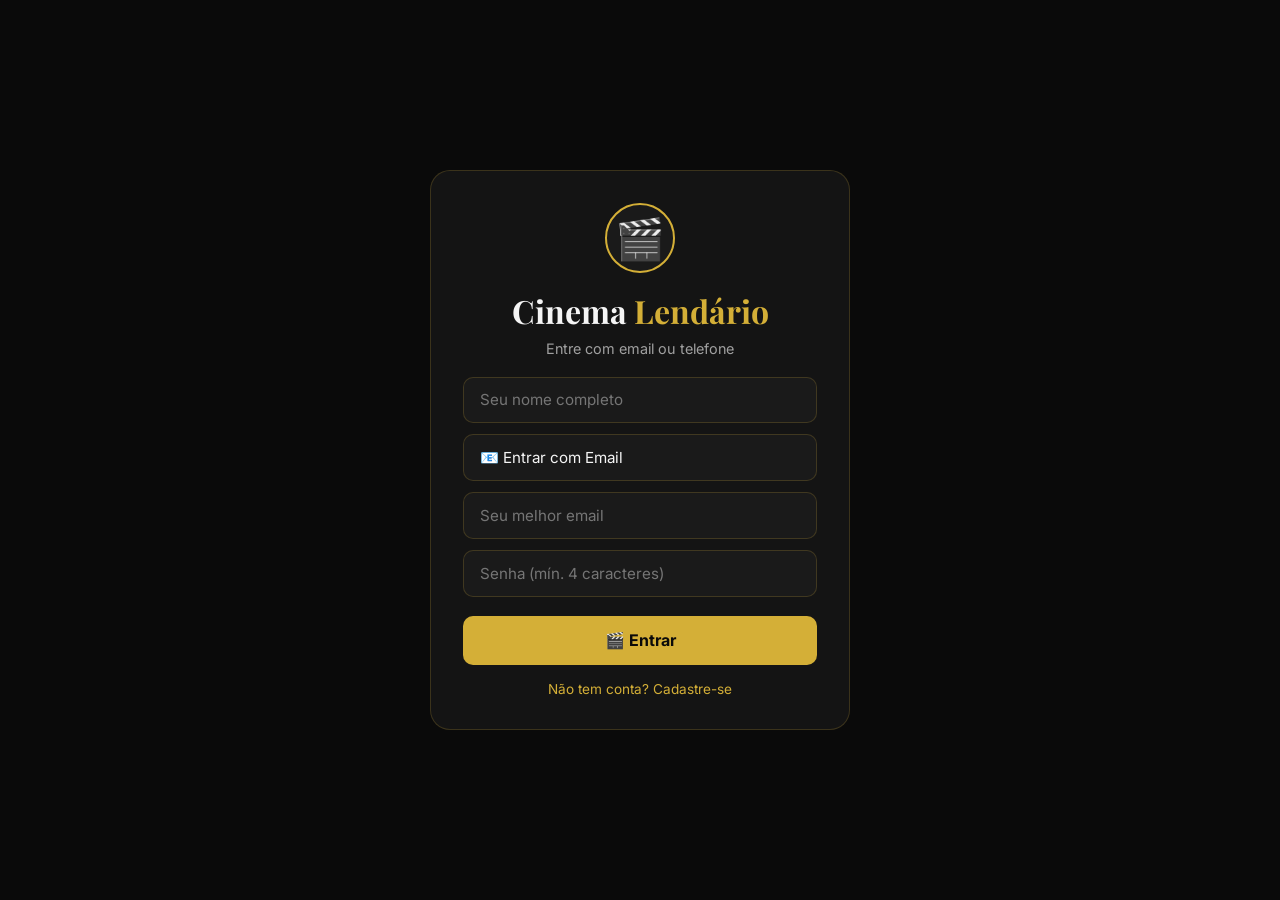
==== index.html @ fd1cd68f "sem init e -u" ====
<!DOCTYPE html>
<html lang="pt-BR">
<head>
    <meta charset="UTF-8">
    <meta name="viewport" content="width=device-width, initial-scale=1.0, maximum-scale=1.0, user-scalable=no">
    <meta name="apple-mobile-web-app-capable" content="yes">
    <meta name="mobile-web-app-capable" content="yes">
    <title>🎬 Cinema Lendário</title>
    <link rel="manifest" href="manifest.json">
    <meta name="theme-color" content="#0A0A0A">
    <link href="https://fonts.googleapis.com/css2?family=Playfair+Display:wght@400;700;900&family=Inter:wght@300;400;500;600;700&display=swap" rel="stylesheet">
    <style>
        :root {
            --bg: #0A0A0A; --surface: #141414; --elevated: #1A1A1A;
            --gold: #D4AF37; --gold-hover: #F4D03F; --red: #8B0000;
            --text: #F5F5F5; --text-dim: #A0A0A0; --border: rgba(212,175,55,0.2);
            --safe-bottom: env(safe-area-inset-bottom, 0px);
        }
        * { margin: 0; padding: 0; box-sizing: border-box; }
        body { 
            background: var(--bg); color: var(--text); font-family: 'Inter', sans-serif; 
            min-height: 100vh; min-height: 100dvh;
            -webkit-tap-highlight-color: transparent;
            padding-bottom: var(--safe-bottom);
        }
        .login-overlay { position: fixed; inset: 0; background: var(--bg); display: flex; align-items: center; justify-content: center; z-index: 10000; padding: 1rem; }
        .login-overlay.hidden { display: none; }
        .login-box { background: var(--surface); border: 1px solid var(--border); border-radius: 20px; padding: 2rem; width: 100%; max-width: 420px; text-align: center; max-height: 90vh; overflow-y: auto; }
        .login-box h1 { font-family: 'Playfair Display', serif; font-size: 2rem; margin-bottom: 0.5rem; }
        .login-box h1 span { color: var(--gold); }
        .login-box p { color: var(--text-dim); margin-bottom: 1.2rem; font-size: 0.9rem; }
        .login-input, .login-select { width: 100%; background: var(--elevated); border: 1px solid var(--border); color: var(--text); padding: 0.8rem 1rem; border-radius: 10px; font-family: 'Inter', sans-serif; font-size: 0.95rem; margin-bottom: 0.7rem; transition: all 0.3s; -webkit-appearance: none; }
        .login-input:focus, .login-select:focus { outline: none; border-color: var(--gold); }
        .login-select { cursor: pointer; }
        .login-btn { width: 100%; background: var(--gold); color: var(--bg); border: none; padding: 0.9rem; border-radius: 10px; font-weight: 700; font-size: 1rem; cursor: pointer; font-family: 'Inter', sans-serif; margin-top: 0.5rem; transition: all 0.3s; }
        .login-btn:hover { background: var(--gold-hover); }
        .login-link { color: var(--gold); cursor: pointer; font-size: 0.85rem; margin-top: 1rem; display: block; }
        .login-avatar { width: 70px; height: 70px; border-radius: 50%; background: var(--elevated); border: 2px solid var(--gold); margin: 0 auto 1rem; display: flex; align-items: center; justify-content: center; font-size: 2.5rem; }
        .phone-row { display: flex; gap: 0.5rem; }
        .phone-row .login-select { width: 120px; flex-shrink: 0; }
        .phone-row .login-input { flex: 1; }
        .main-header { background: rgba(10,10,10,0.95); backdrop-filter: blur(20px); -webkit-backdrop-filter: blur(20px); padding: 0.8rem 1rem; position: sticky; top: 0; z-index: 100; border-bottom: 1px solid var(--border); }
        .header-content { max-width: 1400px; margin: 0 auto; display: flex; align-items: center; justify-content: space-between; gap: 0.5rem; }
        .logo { font-family: 'Playfair Display', serif; font-size: clamp(1.2rem, 4vw, 1.8rem); font-weight: 900; cursor: pointer; white-space: nowrap; }
        .logo span { color: var(--gold); }
        .header-user { display: flex; align-items: center; gap: 0.5rem; cursor: pointer; }
        .header-avatar { width: 35px; height: 35px; border-radius: 50%; border: 2px solid var(--gold); }
        .header-username { color: var(--text-dim); font-size: 0.8rem; max-width: 80px; overflow: hidden; text-overflow: ellipsis; white-space: nowrap; }
        .bottom-nav { position: fixed; bottom: 0; left: 0; right: 0; background: rgba(10,10,10,0.98); backdrop-filter: blur(20px); border-top: 1px solid var(--border); z-index: 100; display: flex; justify-content: space-around; padding: 0.5rem 0 var(--safe-bottom); }
        .bottom-nav-btn { background: none; border: none; color: var(--text-dim); font-size: 0.7rem; cursor: pointer; text-align: center; padding: 0.3rem; transition: all 0.3s; display: flex; flex-direction: column; align-items: center; gap: 0.2rem; font-family: 'Inter', sans-serif; }
        .bottom-nav-btn.active { color: var(--gold); }
        .bottom-nav-btn span { font-size: 1.5rem; }
        .top-nav { display: none; gap: 0.3rem; flex-wrap: wrap; }
        @media (min-width: 768px) { .top-nav { display: flex; } }
        .top-nav-btn { background: transparent; border: 1px solid var(--border); color: var(--text-dim); padding: 0.4rem 0.8rem; border-radius: 8px; cursor: pointer; font-family: 'Inter', sans-serif; font-size: 0.8rem; transition: all 0.3s; white-space: nowrap; }
        .top-nav-btn:hover, .top-nav-btn.active { border-color: var(--gold); color: var(--gold); background: rgba(212,175,55,0.1); }
        .top-nav-btn.active { background: var(--gold); color: var(--bg); font-weight: 600; }
        .main-content { max-width: 1400px; margin: 0 auto; padding: 1rem; padding-bottom: calc(70px + var(--safe-bottom)); }
        @media (min-width: 768px) { .main-content { padding: 2rem; padding-bottom: 2rem; } }
        .view { display: none; animation: fadeIn 0.3s ease; }
        .view.active { display: block; }
        @keyframes fadeIn { from { opacity: 0; transform: translateY(10px); } to { opacity: 1; transform: translateY(0); } }
        .section-title { font-family: 'Playfair Display', serif; font-size: clamp(1.3rem, 5vw, 2rem); margin-bottom: 1rem; padding-left: 0.8rem; border-left: 4px solid var(--gold); }
        .categories-scroll { display: flex; gap: 0.4rem; overflow-x: auto; padding-bottom: 0.5rem; margin-bottom: 1rem; -webkit-overflow-scrolling: touch; scrollbar-width: none; }
        .categories-scroll::-webkit-scrollbar { display: none; }
        .category-chip { background: var(--surface); border: 1px solid var(--border); color: var(--text-dim); padding: 0.4rem 0.9rem; border-radius: 20px; cursor: pointer; font-size: 0.8rem; white-space: nowrap; transition: all 0.3s; flex-shrink: 0; }
        .category-chip:active, .category-chip.active { background: var(--gold); color: var(--bg); border-color: var(--gold); font-weight: 600; }
        .content-grid { display: grid; grid-template-columns: repeat(auto-fill, minmax(150px, 1fr)); gap: 0.8rem; }
        @media (min-width: 768px) { .content-grid { grid-template-columns: repeat(auto-fill, minmax(180px, 1fr)); gap: 1.2rem; } }
        @media (min-width: 1024px) { .content-grid { grid-template-columns: repeat(auto-fill, minmax(200px, 1fr)); gap: 1.5rem; } }
        .content-card { background: var(--surface); border-radius: 10px; overflow: hidden; transition: all 0.3s; border: 1px solid rgba(212,175,55,0.1); position: relative; }
        .content-card:active { transform: scale(0.97); }
        .content-card img { width: 100%; aspect-ratio: 2/3; object-fit: cover; cursor: pointer; display: block; }
        .card-info { padding: 0.6rem; }
        .card-info h3 { font-size: 0.8rem; font-weight: 600; margin-bottom: 0.3rem; cursor: pointer; display: -webkit-box; -webkit-line-clamp: 2; -webkit-box-orient: vertical; overflow: hidden; }
        .card-meta { display: flex; justify-content: space-between; align-items: center; color: var(--text-dim); font-size: 0.7rem; }
        .rating-badge { background: var(--gold); color: var(--bg); padding: 0.15rem 0.4rem; border-radius: 3px; font-weight: 700; font-size: 0.7rem; }
        .type-badge { position: absolute; top: 6px; left: 6px; padding: 0.2rem 0.5rem; border-radius: 12px; font-size: 0.6rem; font-weight: 700; z-index: 2; }
        .badge-movie { background: #2196F3; color: #FFF; }
        .badge-series { background: #9C27B0; color: #FFF; }
        .card-actions { display: grid; grid-template-columns: 1fr 1fr; gap: 0.2rem; padding: 0 0.6rem 0.6rem; }
        .btn-card { padding: 0.35rem; border: none; border-radius: 5px; cursor: pointer; font-size: 0.6rem; font-weight: 600; text-align: center; font-family: 'Inter', sans-serif; transition: all 0.2s; }
        .btn-card:active { transform: scale(0.95); }
        .btn-play { background: #E50914; color: #FFF; }
        .btn-trailer { background: #FF6600; color: #FFF; }
        .btn-download { background: #4CAF50; color: #FFF; }
        .btn-list { background: #2196F3; color: #FFF; }
        .modal { display: none; position: fixed; inset: 0; background: rgba(0,0,0,0.97); z-index: 1000; overflow-y: auto; -webkit-overflow-scrolling: touch; }
        .modal.active { display: block; }
        .modal-content { max-width: 900px; margin: 0 auto; background: var(--surface); border: 1px solid var(--border); border-radius: 16px; padding: 1.2rem; position: relative; min-height: 100vh; }
        @media (min-width: 768px) { .modal-content { margin: 2rem auto; min-height: auto; border-radius: 16px; padding: 2rem; } }
        .modal-close { position: sticky; top: 0.5rem; float: right; font-size: 1.8rem; color: var(--text-dim); cursor: pointer; background: var(--surface); border: none; z-index: 10; width: 40px; height: 40px; border-radius: 50%; display: flex; align-items: center; justify-content: center; }
        .modal-close:active { background: rgba(212,175,55,0.2); }
        .video-container { position: relative; padding-bottom: 56.25%; height: 0; overflow: hidden; border-radius: 10px; margin: 0.8rem 0; background: #000; }
        .video-container video { position: absolute; inset: 0; width: 100%; height: 100%; border-radius: 10px; }
        .season-scroll { display: flex; gap: 0.3rem; overflow-x: auto; padding: 0.5rem 0; -webkit-overflow-scrolling: touch; scrollbar-width: none; }
        .season-scroll::-webkit-scrollbar { display: none; }
        .season-chip { padding: 0.4rem 0.8rem; background: var(--elevated); border: 1px solid var(--border); border-radius: 16px; cursor: pointer; font-size: 0.8rem; white-space: nowrap; flex-shrink: 0; transition: all 0.3s; }
        .season-chip:active, .season-chip.active { background: #9C27B0; color: #FFF; border-color: #9C27B0; }
        .episode-item { display: flex; flex-direction: column; gap: 0.3rem; padding: 0.8rem; margin-bottom: 0.5rem; background: var(--elevated); border-radius: 8px; }
        @media (min-width: 768px) { .episode-item { flex-direction: row; justify-content: space-between; align-items: center; } }
        .episode-buttons { display: flex; gap: 0.3rem; }
        .btn { padding: 0.5rem 1rem; border-radius: 8px; cursor: pointer; font-weight: 600; font-family: 'Inter', sans-serif; transition: all 0.3s; border: none; font-size: 0.8rem; margin: 0.2rem; }
        .btn:active { transform: scale(0.95); }
        .btn-gold { background: var(--gold); color: var(--bg); }
        .btn-red { background: #E50914; color: #FFF; }
        .btn-green { background: #4CAF50; color: #FFF; }
        .btn-blue { background: #2196F3; color: #FFF; }
        .btn-orange { background: #FF6600; color: #FFF; }
        .list-section { background: var(--surface); border: 1px solid var(--border); border-radius: 12px; padding: 1rem; margin-bottom: 1rem; }
        .list-section h3 { margin-bottom: 0.8rem; color: var(--gold); font-family: 'Playfair Display', serif; font-size: 1.1rem; }
        .list-item { display: flex; justify-content: space-between; align-items: center; padding: 0.7rem; margin-bottom: 0.4rem; background: var(--elevated); border-radius: 8px; flex-wrap: wrap; gap: 0.5rem; }
        .cast-grid { display: grid; grid-template-columns: repeat(auto-fill, minmax(70px, 1fr)); gap: 0.5rem; margin-top: 0.8rem; }
        @media (min-width: 768px) { .cast-grid { grid-template-columns: repeat(auto-fill, minmax(100px, 1fr)); gap: 1rem; } }
        .cast-card { text-align: center; }
        .cast-card img { width: 50px; height: 50px; border-radius: 50%; object-fit: cover; border: 2px solid var(--border); }
        @media (min-width: 768px) { .cast-card img { width: 70px; height: 70px; } }
        .cast-card p { font-size: 0.7rem; margin-top: 0.2rem; color: var(--text-dim); }
        .cast-card strong { color: var(--text); display: block; font-size: 0.75rem; }
        .search-container { display: flex; gap: 0.3rem; margin-bottom: 1rem; }
        .search-input { flex: 1; background: var(--surface); border: 1px solid var(--border); color: var(--text); padding: 0.7rem 1rem; border-radius: 10px; font-family: 'Inter', sans-serif; font-size: 0.9rem; -webkit-appearance: none; }
        .search-input:focus { outline: none; border-color: var(--gold); }
        .search-btn { background: var(--gold); color: var(--bg); border: none; padding: 0.7rem 1rem; border-radius: 10px; cursor: pointer; font-weight: 600; font-size: 0.9rem; }
        .empty-state { text-align: center; padding: 2rem 1rem; color: var(--text-dim); }
        .hide-mobile { display: none; }
        @media (min-width: 768px) { .hide-mobile { display: inline; } .hide-desktop { display: none; } }
        .detail-grid { display: block; }
        @media (min-width: 768px) { .detail-grid { display: grid; grid-template-columns: 220px 1fr; gap: 2rem; } }
        .detail-poster { width: 140px; border-radius: 10px; margin: 0 auto 1rem; display: block; }
        @media (min-width: 768px) { .detail-poster { width: 100%; margin: 0; } }
    </style>
</head>
<body>
    <!-- LOGIN -->
    <div class="login-overlay" id="loginOverlay">
        <div class="login-box" id="loginBox">
            <div class="login-avatar">🎬</div>
            <h1>Cinema <span>Lendário</span></h1>
            <p id="loginMessage">Entre com email ou telefone</p>
            <form id="loginForm" onsubmit="handleLogin(event)">
                <input type="text" class="login-input" id="loginName" placeholder="Seu nome completo" required autocomplete="name">
                <select class="login-select" id="loginMethod" onchange="toggleLoginMethod()">
                    <option value="email">📧 Entrar com Email</option>
                    <option value="phone">📱 Entrar com Telefone</option>
                </select>
                <div id="emailField"><input type="email" class="login-input" id="loginEmail" placeholder="Seu melhor email" autocomplete="email"></div>
                <div id="phoneField" style="display:none;">
                    <div class="phone-row">
                        <select class="login-select" id="countryCode">
                            <option value="+258" data-country="MZ" data-flag="🇲🇿">🇲🇿 +258</option>
                            <option value="+55" data-country="BR" data-flag="🇧🇷">🇧🇷 +55</option>
                            <option value="+351" data-country="PT" data-flag="🇵🇹">🇵🇹 +351</option>
                            <option value="+244" data-country="AO" data-flag="🇦🇴">🇦🇴 +244</option>
                            <option value="+1" data-country="US" data-flag="🇺🇸">🇺🇸 +1</option>
                            <option value="+44" data-country="GB" data-flag="🇬🇧">🇬🇧 +44</option>
                            <option value="+27" data-country="ZA" data-flag="🇿🇦">🇿🇦 +27</option>
                            <option value="+86" data-country="CN" data-flag="🇨🇳">🇨🇳 +86</option>
                            <option value="+91" data-country="IN" data-flag="🇮🇳">🇮🇳 +91</option>
                            <option value="+81" data-country="JP" data-flag="🇯🇵">🇯🇵 +81</option>
                            <option value="+49" data-country="DE" data-flag="🇩🇪">🇩🇪 +49</option>
                            <option value="+33" data-country="FR" data-flag="🇫🇷">🇫🇷 +33</option>
                            <option value="+39" data-country="IT" data-flag="🇮🇹">🇮🇹 +39</option>
                            <option value="+34" data-country="ES" data-flag="🇪🇸">🇪🇸 +34</option>
                            <option value="+52" data-country="MX" data-flag="🇲🇽">🇲🇽 +52</option>
                            <option value="+54" data-country="AR" data-flag="🇦🇷">🇦🇷 +54</option>
                            <option value="+56" data-country="CL" data-flag="🇨🇱">🇨🇱 +56</option>
                            <option value="+57" data-country="CO" data-flag="🇨🇴">🇨🇴 +57</option>
                            <option value="+51" data-country="PE" data-flag="🇵🇪">🇵🇪 +51</option>
                        </select>
                        <input type="tel" class="login-input" id="loginPhone" placeholder="Número de telefone">
                    </div>
                </div>
                <input type="password" class="login-input" id="loginPassword" placeholder="Senha (mín. 4 caracteres)" required minlength="4" autocomplete="current-password">
                <button type="submit" class="login-btn" id="loginSubmitBtn">🎬 Entrar</button>
            </form>
            <span class="login-link" onclick="toggleLoginMode()" id="toggleMode">Não tem conta? Cadastre-se</span>
        </div>
    </div>

    <!-- HEADER -->
    <header class="main-header">
        <div class="header-content">
            <h1 class="logo" onclick="navigateTo('movies')">🎬 Cinema <span>Lendário</span></h1>
            <div class="top-nav">
                <button class="top-nav-btn active" onclick="navigateTo('movies')">🎬 Filmes</button>
                <button class="top-nav-btn" onclick="navigateTo('series')">📺 Séries</button>
                <button class="top-nav-btn" onclick="navigateTo('explore')">🔍 Explorar</button>
                <button class="top-nav-btn" onclick="navigateTo('lists')">📋 Listas</button>
                <button class="top-nav-btn" onclick="navigateTo('downloads')">⬇️ Downloads</button>
            </div>
            <div class="header-user" onclick="logout()" title="Sair">
                <img class="header-avatar" id="headerAvatar" src="data:image/svg+xml,%3Csvg xmlns='http://www.w3.org/2000/svg' width='35' height='35' fill='%23141414'%3E%3Ccircle cx='17' cy='17' r='17'/%3E%3Ctext x='17' y='22' text-anchor='middle' fill='%23D4AF37' font-size='16'%3E🎬%3C/text%3E%3C/svg%3E" alt="User">
                <span class="header-username hide-mobile" id="headerUsername">Usuário</span>
            </div>
        </div>
    </header>

    <!-- MAIN -->
    <main class="main-content">
        <section id="moviesView" class="view active"><h2 class="section-title">🎬 Catálogo de Filmes</h2><div class="categories-scroll" id="categoriesScroll"></div><div class="content-grid" id="moviesGrid"></div></section>
        <section id="seriesView" class="view"><h2 class="section-title">📺 Catálogo de Séries</h2><div class="content-grid" id="seriesGrid"></div></section>
        <section id="exploreView" class="view"><h2 class="section-title">🔍 Explorar Catálogo</h2><div class="search-container"><input type="text" class="search-input" id="searchInput" placeholder="Buscar no nosso catálogo..." onkeyup="if(event.key==='Enter') searchLocal()"><button class="search-btn" onclick="searchLocal()">🔍</button></div><div class="content-grid" id="exploreGrid"><p class="empty-state">Busque filmes no catálogo do Cinema Lendário</p></div></section>
        <section id="listsView" class="view"><h2 class="section-title">📋 Minhas Listas</h2><div class="list-section"><h3>🎯 Quero Assistir</h3><div id="watchlistContent"></div></div><div class="list-section"><h3>🎭 Drama</h3><div id="dramaContent"></div></div><div class="list-section"><h3>😂 Comédia</h3><div id="comedyContent"></div></div><div class="list-section"><h3>🚀 Ficção Científica</h3><div id="scifiContent"></div></div><div class="list-section"><h3>👻 Terror</h3><div id="horrorContent"></div></div><div class="list-section"><h3>💥 Ação</h3><div id="actionContent"></div></div><div class="list-section"><h3>💕 Romance</h3><div id="romanceContent"></div></div><div class="list-section"><h3>📺 Séries</h3><div id="seriesListContent"></div></div></section>
        <section id="downloadsView" class="view"><h2 class="section-title">⬇️ Meus Downloads</h2><div id="downloadsContent"><p class="empty-state">Nenhum download ainda</p></div></section>
    </main>

    <!-- BOTTOM NAV -->
    <nav class="bottom-nav hide-desktop">
        <button class="bottom-nav-btn active" onclick="navigateTo('movies')"><span>🎬</span>Filmes</button>
        <button class="bottom-nav-btn" onclick="navigateTo('series')"><span>📺</span>Séries</button>
        <button class="bottom-nav-btn" onclick="navigateTo('explore')"><span>🔍</span>Explorar</button>
        <button class="bottom-nav-btn" onclick="navigateTo('lists')"><span>📋</span>Listas</button>
        <button class="bottom-nav-btn" onclick="navigateTo('downloads')"><span>⬇️</span>Down</button>
    </nav>

    <!-- MODAL -->
    <div class="modal" id="mainModal"><div class="modal-content"><button class="modal-close" onclick="closeModal()">✕</button><div id="modalContent"></div></div></div>
    
    <!-- parte 2 -->

    <script>
// ============================================
// CONFIGURAÇÃO
// ============================================
const API_KEY = '352d9955ac54be0e494fca37b4819247';
const BASE_URL = 'https://api.themoviedb.org/3';
const IMG_URL = 'https://image.tmdb.org/t/p/w500';
const IMG_ORIGINAL = 'https://image.tmdb.org/t/p/original';

// Links de vídeos do Supabase

// Função para pegar vídeo de assistir rotativo
function getAssistirVideo(index) {
    return SUPABASE_VIDEOS.assistir[index % SUPABASE_VIDEOS.assistir.length];
}

// ============================================
// LOGIN SYSTEM
// ============================================
let currentUser = null;
let loginMode = 'login';

function checkLogin() {
    const saved = localStorage.getItem('cinema_user');
    if (saved) {
        currentUser = JSON.parse(saved);
        document.getElementById('loginOverlay').classList.add('hidden');
        updateHeaderUser();
        return true;
    }
    document.getElementById('loginOverlay').classList.remove('hidden');
    return false;
}

function toggleLoginMethod() {
    const method = document.getElementById('loginMethod').value;
    document.getElementById('emailField').style.display = method === 'email' ? 'block' : 'none';
    document.getElementById('phoneField').style.display = method === 'phone' ? 'block' : 'none';
}

function toggleLoginMode() {
    loginMode = loginMode === 'login' ? 'register' : 'login';
    document.getElementById('loginMessage').textContent = loginMode === 'register' ? 'Crie sua conta gratuitamente' : 'Entre com email ou telefone';
    document.getElementById('loginSubmitBtn').textContent = loginMode === 'register' ? '✨ Cadastrar' : '🎬 Entrar';
    document.getElementById('toggleMode').textContent = loginMode === 'register' ? 'Já tem conta? Entrar' : 'Não tem conta? Cadastre-se';
}

function handleLogin(e) {
    e.preventDefault();
    const name = document.getElementById('loginName').value.trim();
    const method = document.getElementById('loginMethod').value;
    const password = document.getElementById('loginPassword').value;
    
    let contact = '';
    if (method === 'email') {
        contact = document.getElementById('loginEmail').value.trim();
        if (!contact) { alert('Preencha o email!'); return; }
    } else {
        const code = document.getElementById('countryCode').value;
        const phone = document.getElementById('loginPhone').value.trim();
        if (!phone) { alert('Preencha o telefone!'); return; }
        contact = code + phone;
    }
    
    if (!name || !password) { alert('Preencha todos os campos!'); return; }
    if (password.length < 4) { alert('Senha deve ter pelo menos 4 caracteres!'); return; }
    
    // Verificar se já existe (para login)
    if (loginMode === 'login') {
        const saved = localStorage.getItem('cinema_user');
        if (saved) {
            const user = JSON.parse(saved);
            if (user.contact === contact && user.password === password) {
                currentUser = user;
                document.getElementById('loginOverlay').classList.add('hidden');
                updateHeaderUser();
                alert(`✅ Bem-vindo de volta, ${user.name}!`);
                return;
            }
            alert('❌ Dados incorretos! Verifique seu email/telefone e senha.');
            return;
        }
        alert('❌ Nenhuma conta encontrada. Cadastre-se primeiro!');
        return;
    }
    
    // Cadastro
    const saved = localStorage.getItem('cinema_user');
    if (saved) {
        const existing = JSON.parse(saved);
        if (existing.contact === contact) {
            alert('❌ Este email/telefone já está cadastrado!');
            return;
        }
    }
    
    currentUser = {
        name,
        contact,
        method,
        password,
        avatar: name.charAt(0).toUpperCase(),
        createdAt: new Date().toISOString()
    };
    
    localStorage.setItem('cinema_user', JSON.stringify(currentUser));
    document.getElementById('loginOverlay').classList.add('hidden');
    updateHeaderUser();
    alert(`✅ Conta criada com sucesso!\n\nBem-vindo(a), ${name}!`);
}

function logout() {
    if (confirm('Deseja sair da sua conta?')) {
        currentUser = null;
        localStorage.removeItem('cinema_user');
        document.getElementById('loginOverlay').classList.remove('hidden');
        document.getElementById('loginName').value = '';
        document.getElementById('loginEmail').value = '';
        document.getElementById('loginPhone').value = '';
        document.getElementById('loginPassword').value = '';
    }
}

function updateHeaderUser() {
    if (currentUser) {
        document.getElementById('headerUsername').textContent = currentUser.name;
        document.getElementById('headerAvatar').src = `data:image/svg+xml,%3Csvg xmlns='http://www.w3.org/2000/svg' width='35' height='35' fill='%23141414'%3E%3Ccircle cx='17' cy='17' r='17'/%3E%3Ctext x='17' y='22' text-anchor='middle' fill='%23D4AF37' font-size='16'%3E${currentUser.avatar}%3C/text%3E%3C/svg%3E`;
    }
}

// ============================================
// BANCO DE DADOS DE FILMES
// ============================================
const moviesDB = {
    'Ação': [
        { id: 1, title: 'O Cavaleiro das Trevas', year: 2008, rating: 9.0, poster: '/qJ2tW6WMUDux911BytEMqTzQwZ9.jpg', desc: 'Batman enfrenta o Coringa, um gênio do crime que mergulha Gotham City no caos. Com a ajuda do Tenente Gordon e do promotor Harvey Dent, Batman precisa deter o palhaço psicótico antes que a cidade entre em colapso total.', director: 'Christopher Nolan', cast: ['Christian Bale', 'Heath Ledger', 'Aaron Eckhart', 'Gary Oldman', 'Michael Caine', 'Morgan Freeman'], videoIdx: 0, genre: 'Ação', tmdbId: 155 },
        { id: 2, title: 'Matrix', year: 1999, rating: 8.7, poster: '/f89U3ADr1oiB1s9GkdPOEpXUk5H.jpg', desc: 'Um programador de computador descobre que o mundo em que vive é uma simulação virtual criada por máquinas inteligentes. Ele se junta a um grupo de rebeldes para libertar a humanidade.', director: 'Lana Wachowski, Lilly Wachowski', cast: ['Keanu Reeves', 'Laurence Fishburne', 'Carrie-Anne Moss', 'Hugo Weaving'], videoIdx: 1, genre: 'Ação', tmdbId: 603 },
        { id: 3, title: 'John Wick', year: 2014, rating: 7.4, poster: '/fZPSd91yGE9fCcCe6OoQr6E3Bev.jpg', desc: 'Um ex-assassino de aluguel sai da aposentadoria quando um grupo de criminosos invade sua casa, rouba seu carro e mata seu cachorro, um presente de sua falecida esposa.', director: 'Chad Stahelski', cast: ['Keanu Reeves', 'Michael Nyqvist', 'Alfie Allen', 'Willem Dafoe'], videoIdx: 2, genre: 'Ação', tmdbId: 245891 },
        { id: 4, title: 'Duro de Matar', year: 1988, rating: 7.8, poster: '/yFihWxQcmqcaBR31QM6Y8gT6aYV.jpg', desc: 'O policial de Nova York John McClane visita sua esposa em Los Angeles durante o Natal. Quando um grupo de terroristas toma o controle do prédio, ele se torna a única esperança dos reféns.', director: 'John McTiernan', cast: ['Bruce Willis', 'Alan Rickman', 'Bonnie Bedelia'], videoIdx: 3, genre: 'Ação', tmdbId: 562 },
        { id: 5, title: 'Gladiador', year: 2000, rating: 8.5, poster: '/ty8TGRuvJLPUmAR1H1nRIsgwvim.jpg', desc: 'Um general romano é traído pelo filho do imperador, vê sua família morta e é vendido como escravo. Como gladiador, ele busca vingança no Coliseu de Roma.', director: 'Ridley Scott', cast: ['Russell Crowe', 'Joaquin Phoenix', 'Connie Nielsen', 'Oliver Reed'], videoIdx: 4, genre: 'Ação', tmdbId: 98 }
    ],
    'Drama': [
        { id: 6, title: 'O Poderoso Chefão', year: 1972, rating: 9.2, poster: '/3bhkrj58Vtu7enYsRolD1fZdja1.jpg', desc: 'A saga da família Corleone no submundo do crime organizado. Don Vito Corleone, o patriarca, precisa passar seu legado para seu filho relutante, Michael, após uma tentativa de assassinato.', director: 'Francis Ford Coppola', cast: ['Marlon Brando', 'Al Pacino', 'James Caan', 'Robert Duvall'], videoIdx: 0, genre: 'Drama', tmdbId: 238 },
        { id: 7, title: 'Parasita', year: 2019, rating: 8.5, poster: '/igw938inb6Fy0YVcoIxmQ7HJwYi.jpg', desc: 'Uma família pobre se infiltra na vida de uma família rica, conseguindo empregos como tutores, motoristas e governantas. Mas as coisas tomam um rumo inesperado e sombrio.', director: 'Bong Joon-ho', cast: ['Song Kang-ho', 'Lee Sun-kyun', 'Cho Yeo-jeong', 'Choi Woo-shik'], videoIdx: 1, genre: 'Drama', tmdbId: 496243 },
        { id: 8, title: 'Pulp Fiction', year: 1994, rating: 8.9, poster: '/plnlrtBUULT0rh3Xsjmpubiso3L.jpg', desc: 'Várias histórias se entrelaçam no submundo criminal de Los Angeles: dois assassinos, um boxeador, uma esposa de mafioso e um casal assaltando um restaurante.', director: 'Quentin Tarantino', cast: ['John Travolta', 'Samuel L. Jackson', 'Uma Thurman', 'Bruce Willis'], videoIdx: 2, genre: 'Drama', tmdbId: 680 },
        { id: 9, title: 'Forrest Gump', year: 1994, rating: 8.8, poster: '/arw2vcBveWOVZr6pxd9XTd1TdQa.jpg', desc: 'A vida extraordinária de um homem simples do Alabama que testemunha e influencia momentos históricos dos EUA, sempre correndo em busca de seu amor, Jenny.', director: 'Robert Zemeckis', cast: ['Tom Hanks', 'Robin Wright', 'Gary Sinise', 'Sally Field'], videoIdx: 3, genre: 'Drama', tmdbId: 13 },
        { id: 10, title: 'Clube da Luta', year: 1999, rating: 8.8, poster: '/pB8BM7pdSp6B6Ih7QZ4DrQ3PmJK.jpg', desc: 'Um homem insone e um vendedor de sabão criam um clube secreto de luta que se transforma em um movimento anarquista, revelando uma surpreendente verdade sobre suas identidades.', director: 'David Fincher', cast: ['Brad Pitt', 'Edward Norton', 'Helena Bonham Carter', 'Jared Leto'], videoIdx: 4, genre: 'Drama', tmdbId: 550 }
    ],
    'Comédia': [
        { id: 11, title: 'Se Beber, Não Case!', year: 2009, rating: 7.7, poster: '/8aKcKTqMcFgQ2m9qYgPQZg5JvLb.jpg', desc: 'Três amigos acordam após uma despedida de solteiro em Las Vegas sem lembrar de nada. O noivo desapareceu e eles precisam refazer seus passos para encontrá-lo antes do casamento.', director: 'Todd Phillips', cast: ['Bradley Cooper', 'Ed Helms', 'Zach Galifianakis', 'Justin Bartha'], videoIdx: 0, genre: 'Comédia', tmdbId: 18785 },
        { id: 12, title: 'Superbad', year: 2007, rating: 7.6, poster: '/ek8e8txUy9DkFcFmJmN8KFJKoL8.jpg', desc: 'Dois adolescentes inseparáveis tentam comprar bebida para uma festa antes do último dia de aula, enfrentando situações hilárias e policiais atrapalhados.', director: 'Greg Mottola', cast: ['Jonah Hill', 'Michael Cera', 'Christopher Mintz-Plasse', 'Emma Stone'], videoIdx: 1, genre: 'Comédia', tmdbId: 8363 },
        { id: 13, title: 'Debi & Lóide', year: 1994, rating: 7.3, poster: '/b8i2mN6x1hbcQqO4pBAagakpFGP.jpg', desc: 'Dois amigos atrapalhados cruzam os Estados Unidos para devolver uma mala esquecida, sem saber que dentro dela há dinheiro de um resgate.', director: 'Peter Farrelly', cast: ['Jim Carrey', 'Jeff Daniels', 'Lauren Holly'], videoIdx: 2, genre: 'Comédia', tmdbId: 8467 }
    ],
    'Ficção Científica': [
        { id: 14, title: 'Interestelar', year: 2014, rating: 8.6, poster: '/nCbkOyOMTEwlEV0LtCOvCnwEONA.jpg', desc: 'Num futuro onde a Terra está morrendo, um grupo de astronautas viaja através de um buraco de minhoca em busca de um novo planeta habitável para salvar a humanidade.', director: 'Christopher Nolan', cast: ['Matthew McConaughey', 'Anne Hathaway', 'Jessica Chastain', 'Michael Caine'], videoIdx: 3, genre: 'Ficção Científica', tmdbId: 157336 },
        { id: 15, title: 'Blade Runner 2049', year: 2017, rating: 8.0, poster: '/gajva2L0rPYkEWjzgFlBXCAVBE5.jpg', desc: 'Trinta anos após os eventos do primeiro filme, um novo blade runner descobre um segredo enterrado há décadas que pode mergulhar a sociedade no caos.', director: 'Denis Villeneuve', cast: ['Ryan Gosling', 'Harrison Ford', 'Ana de Armas', 'Jared Leto'], videoIdx: 4, genre: 'Ficção Científica', tmdbId: 335984 },
        { id: 16, title: 'A Chegada', year: 2016, rating: 7.9, poster: '/hLudzvGfpiYJlF1QzArWbJbQVkS.jpg', desc: 'Quando misteriosas naves alienígenas pousam na Terra, uma linguista é recrutada para decifrar sua linguagem e descobrir suas verdadeiras intenções antes que seja tarde.', director: 'Denis Villeneuve', cast: ['Amy Adams', 'Jeremy Renner', 'Forest Whitaker'], videoIdx: 0, genre: 'Ficção Científica', tmdbId: 329865 }
    ],
    'Terror': [
        { id: 17, title: 'O Exorcista', year: 1973, rating: 8.1, poster: '/4ucLGcXVVSpl4hzv4GmZ2CXJFQ3.jpg', desc: 'Uma menina de 12 anos começa a apresentar comportamentos estranhos e violentos. Sua mãe, desesperada, busca a ajuda de dois padres para realizar um exorcismo.', director: 'William Friedkin', cast: ['Ellen Burstyn', 'Max von Sydow', 'Linda Blair', 'Jason Miller'], videoIdx: 1, genre: 'Terror', tmdbId: 9552 },
        { id: 18, title: 'Invocação do Mal', year: 2013, rating: 7.5, poster: '/1eUfW9m9d3z5i1c0XtJqJ8mGQZV.jpg', desc: 'Os investigadores paranormais Ed e Lorraine Warren ajudam uma família aterrorizada por uma presença sombria em sua casa isolada no campo.', director: 'James Wan', cast: ['Patrick Wilson', 'Vera Farmiga', 'Ron Livingston', 'Lili Taylor'], videoIdx: 2, genre: 'Terror', tmdbId: 138843 },
        { id: 19, title: 'Hereditário', year: 2018, rating: 7.3, poster: '/4dT5qFmQmZ6LhVnE5IIjIbhZyC.jpg', desc: 'Após a morte da avó reclusa, uma família começa a desvendar segredos aterrorizantes sobre sua herança e linhagem.', director: 'Ari Aster', cast: ['Toni Collette', 'Alex Wolff', 'Milly Shapiro', 'Gabriel Byrne'], videoIdx: 3, genre: 'Terror', tmdbId: 493922 }
    ],
    'Romance': [
        { id: 20, title: 'Titanic', year: 1997, rating: 7.9, poster: '/9xjZS2rlVxm8SFx8kPC3aIGCOYQ.jpg', desc: 'Uma jovem da aristocracia e um artista pobre se apaixonam a bordo do navio mais luxuoso do mundo, durante sua viagem inaugural e trágica.', director: 'James Cameron', cast: ['Leonardo DiCaprio', 'Kate Winslet', 'Billy Zane', 'Kathy Bates'], videoIdx: 4, genre: 'Romance', tmdbId: 597 },
        { id: 21, title: 'Diário de uma Paixão', year: 2004, rating: 7.8, poster: '/uTZt0UNziJQXgDHcWWqMLxQCnHF.jpg', desc: 'Um homem idoso conta a história de amor de sua vida para uma mulher com Alzheimer, relembrando o romance proibido que viveram na juventude.', director: 'Nick Cassavetes', cast: ['Ryan Gosling', 'Rachel McAdams', 'James Garner', 'Gena Rowlands'], videoIdx: 0, genre: 'Romance', tmdbId: 11036 }
    ],
    'Animação': [
        { id: 22, title: 'Toy Story', year: 1995, rating: 8.3, poster: '/uXDfjJbdP4ijW5hWSBrPrlKpxab.jpg', desc: 'Os brinquedos do pequeno Andy ganham vida quando ninguém está olhando. Quando um novo brinquedo chega, o xerife Woody sente seu posto ameaçado.', director: 'John Lasseter', cast: ['Tom Hanks', 'Tim Allen', 'Don Rickles', 'Wallace Shawn'], videoIdx: 1, genre: 'Animação', tmdbId: 862 },
        { id: 23, title: 'Procurando Nemo', year: 2003, rating: 8.2, poster: '/syALhB3k6iLuHKh5oWXBnWQ5bVK.jpg', desc: 'Um pai peixe-palhaço atravessa o oceano, enfrentando tubarões, águas-vivas e tartarugas surfistas para encontrar seu filho capturado por um mergulhador.', director: 'Andrew Stanton', cast: ['Albert Brooks', 'Ellen DeGeneres', 'Alexander Gould', 'Willem Dafoe'], videoIdx: 2, genre: 'Animação', tmdbId: 12 }
    ],
    'Aventura': [
        { id: 24, title: 'Jurassic Park', year: 1993, rating: 8.1, poster: '/oU7Oq2kFAAlGqbHhDNSHcPyfEUC.jpg', desc: 'Um parque temático com dinossauros criados por engenharia genética se transforma em um pesadelo quando as criaturas escapam do controle.', director: 'Steven Spielberg', cast: ['Sam Neill', 'Laura Dern', 'Jeff Goldblum', 'Richard Attenborough'], videoIdx: 3, genre: 'Aventura', tmdbId: 329 },
        { id: 25, title: 'Indiana Jones e Os Caçadores da Arca Perdida', year: 1981, rating: 8.4, poster: '/ceG9VzoRAVGwivFU403Wc3AHRys.jpg', desc: 'O arqueólogo aventureiro Indiana Jones enfrenta nazistas em uma corrida para encontrar a Arca da Aliança antes que Hitler a use para conquistar o mundo.', director: 'Steven Spielberg', cast: ['Harrison Ford', 'Karen Allen', 'Paul Freeman', 'John Rhys-Davies'], videoIdx: 4, genre: 'Aventura', tmdbId: 85 }
    ]
};

const allCategories = Object.keys(moviesDB);
let currentCategory = 'all';

// ============================================
// BANCO DE DADOS DE SÉRIES
// ============================================
const seriesDB = [
    {
        id: 101, title: 'Breaking Bad', year: 2008, rating: 9.5, genre: 'Drama',
        poster: '/ggFHVNu6YYI5L9pCfOacjizRGt.jpg',
        desc: 'Walter White, um professor de química do ensino médio diagnosticado com câncer terminal, se torna fabricante de metanfetamina para garantir o futuro financeiro de sua família. Ao lado de seu ex-aluno Jesse Pinkman, ele mergulha no perigoso mundo do crime.',
        seasons: [
            { number: 1, year: 2008, episodes: [
                { number: 1, title: 'Piloto', desc: 'Walter White descobre que tem câncer terminal e decide entrar no mundo do crime para deixar dinheiro para sua família.', videoIdx: 0 },
                { number: 2, title: 'O Gato na Bolsa', desc: 'Walter e Jesse precisam lidar com as consequências de seu primeiro crime e se livrar de um corpo.', videoIdx: 1 },
                { number: 3, title: '...E o Saco se Rompe', desc: 'Walter toma uma decisão drástica que mudará tudo para sempre, enquanto sua família começa a perceber seu comportamento estranho.', videoIdx: 2 },
                { number: 4, title: 'O Homem do Câncer', desc: 'A família de Walter organiza uma intervenção. Jesse enfrenta problemas com traficantes rivais.', videoIdx: 3 },
                { number: 5, title: 'Matéria Cinza', desc: 'Walter relembra seu passado brilhante como pesquisador e o que poderia ter sido se não tivesse abandonado a empresa que fundou.', videoIdx: 4 },
                { number: 6, title: 'Mão na Massa', desc: 'Walter apresenta seu produto a um novo e perigoso distribuidor, entrando em um território cada vez mais arriscado.', videoIdx: 0 },
                { number: 7, title: 'Negociação Pacífica', desc: 'Um encontro entre Walter e um traficante poderoso termina em violência explosiva, forçando decisões extremas.', videoIdx: 1 }
            ]},
            { number: 2, year: 2009, episodes: [
                { number: 1, title: 'Seven Thirty-Seven', desc: 'Walter e Jesse enfrentam as terríveis consequências do encontro com o traficante Tuco Salamanca.', videoIdx: 2 },
                { number: 2, title: 'Grilled', desc: 'Walter e Jesse são mantidos reféns por um traficante psicótico no deserto, lutando por suas vidas.', videoIdx: 3 },
                { number: 3, title: 'Bit by a Dead Bee', desc: 'Walter cria uma história elaborada para explicar seu desaparecimento de dias para sua família e a polícia.', videoIdx: 4 },
                { number: 4, title: 'Down', desc: 'Jesse fica sem dinheiro e sem lugar para ficar, enquanto Walter enfrenta tensões crescentes em casa.', videoIdx: 0 },
                { number: 5, title: 'Breakage', desc: 'Walter e Jesse expandem seus negócios de metanfetamina para novos territórios, mas os riscos e as dívidas aumentam.', videoIdx: 1 }
            ]},
            { number: 3, year: 2010, episodes: [
                { number: 1, title: 'No Más', desc: 'Walter tenta sair do negócio e consertar sua família, mas o passado o puxa de volta para o mundo do crime.', videoIdx: 2 },
                { number: 2, title: 'Caballo sin Nombre', desc: 'Walter enfrenta problemas com a polícia e sua esposa Skyler, que começa a desvendar seus segredos.', videoIdx: 3 },
                { number: 3, title: 'I.F.T.', desc: 'Skyler toma uma decisão chocante que muda a dinâmica familiar para sempre, forçando Walter a repensar tudo.', videoIdx: 4 },
                { number: 4, title: 'Green Light', desc: 'Walter volta a cozinhar metanfetamina, mas em uma escala industrial, atraindo a atenção de Gus Fring.', videoIdx: 0 }
            ]}
        ]
    },
    {
        id: 102, title: 'Stranger Things', year: 2016, rating: 8.7, genre: 'Ficção Científica',
        poster: '/x2LSRK2Cm7MZhjluni1msVJ3wDF.jpg',
        desc: 'Quando um menino desaparece misteriosamente na pequena cidade de Hawkins, seus amigos, família e uma garota com poderes telecinéticos descobrem experimentos secretos do governo, forças sobrenaturais e o Mundo Invertido.',
        seasons: [
            { number: 1, year: 2016, episodes: [
                { number: 1, title: 'O Desaparecimento de Will Byers', desc: 'Will Byers desaparece misteriosamente. Uma garota chamada Onze, com poderes telecinéticos, aparece na cidade.', videoIdx: 1 },
                { number: 2, title: 'A Estranha no Maple Street', desc: 'Onze revela seus poderes para Mike e seus amigos. A busca por Will continua freneticamente.', videoIdx: 2 },
                { number: 3, title: 'Alegre, Natal', desc: 'Joyce Byers se comunica com Will através das luzes de Natal. Onze mostra o que é capaz de fazer.', videoIdx: 3 },
                { number: 4, title: 'O Corpo', desc: 'Um corpo é encontrado no lago da cidade. Onze prova seus poderes de forma dramática.', videoIdx: 4 }
            ]},
            { number: 2, year: 2017, episodes: [
                { number: 1, title: 'MADMAX', desc: 'Uma nova garota ruiva chega à cidade. O Mundo Invertido continua a ameaçar Hawkins e seus habitantes.', videoIdx: 0 },
                { number: 2, title: 'Doce ou Travessura', desc: 'Will tem visões aterrorizantes durante o Halloween. Os meninos tentam descobrir o que está acontecendo.', videoIdx: 1 },
                { number: 3, title: 'O Monstro e a Super-heroína', desc: 'Onze busca respostas sobre seu passado misterioso e sua conexão com o laboratório secreto de Hawkins.', videoIdx: 2 }
            ]}
        ]
    },
    {
        id: 103, title: 'Game of Thrones', year: 2011, rating: 9.2, genre: 'Fantasia',
        poster: '/u3bZgnGQ9T01sWNhyveQz0wH0Hl.jpg',
        desc: 'Nove famílias nobres lutam pelo controle das terras de Westeros, enquanto um antigo inimigo retorna após milênios adormecido no gelo do Norte. Intrigas, traições, dragões e magia em uma épica batalha pelo Trono de Ferro.',
        seasons: [
            { number: 1, year: 2011, episodes: [
                { number: 1, title: 'Winter Is Coming', desc: 'O Rei Robert Baratheon visita Winterfell e faz uma proposta irrecusável a Ned Stark para se tornar a Mão do Rei.', videoIdx: 3 },
                { number: 2, title: 'The Kingsroad', desc: 'Ned parte para Porto Real com as filhas. Jon Snow vai para a Muralha. Daenerys Targaryen se casa com Khal Drogo.', videoIdx: 4 },
                { number: 3, title: 'Lord Snow', desc: 'Jon Snow treina na Muralha. Daenerys descobre que está grávida do herdeiro dothraki. Ned investiga a morte de Jon Arryn.', videoIdx: 0 },
                { number: 4, title: 'Cripples, Bastards, and Broken Things', desc: 'Ned continua investigando a morte de Jon Arryn. Tyrion Lannister é capturado por Catelyn Stark.', videoIdx: 1 }
            ]},
            { number: 2, year: 2012, episodes: [
                { number: 1, title: 'The North Remembers', desc: 'Os Sete Reinos estão em guerra após a morte do Rei Robert. Robb Stark marcha para o sul para vingar seu pai.', videoIdx: 2 },
                { number: 2, title: 'The Night Lands', desc: 'Daenerys lidera seu povo pelo deserto em busca de segurança. Jon Snow vai além da Muralha.', videoIdx: 3 }
            ]}
        ]
    }
];

// ============================================
// INIT
// ============================================
function init() {
    checkLogin();
    initCategories();
    renderMovies('all');
}

init();
console.log('🎬 Cinema Lendário - Parte 2 carregada!');
</script>

<!-- parte 3-->

<script>
// ============================================
// NAVEGAÇÃO
// ============================================
function navigateTo(view) {
    document.querySelectorAll('.view').forEach(v => v.classList.remove('active'));
    document.querySelectorAll('.top-nav-btn').forEach(b => b.classList.remove('active'));
    document.querySelectorAll('.bottom-nav-btn').forEach(b => b.classList.remove('active'));
    
    const viewMap = { movies: 'moviesView', series: 'seriesView', explore: 'exploreView', lists: 'listsView', downloads: 'downloadsView' };
    const targetView = document.getElementById(viewMap[view]);
    if (targetView) targetView.classList.add('active');
    
    document.querySelectorAll(`.top-nav-btn[onclick*="${view}"], .bottom-nav-btn[onclick*="${view}"]`).forEach(b => b.classList.add('active'));
    
    if (view === 'movies') { initCategories(); renderMovies('all'); }
    if (view === 'series') renderSeries();
    if (view === 'lists') renderAllLists();
    if (view === 'downloads') renderDownloads();
}

// ============================================
// CATEGORIAS
// ============================================
function initCategories() {
    const scroll = document.getElementById('categoriesScroll');
    const icons = { 'Ação': '💥', 'Drama': '🎭', 'Comédia': '😂', 'Ficção Científica': '🚀', 'Terror': '👻', 'Romance': '💕', 'Animação': '🎨', 'Aventura': '🗺️' };
    scroll.innerHTML = 
        '<span class="category-chip active" onclick="filterCategory(\'all\')">📋 Todos</span>' +
        allCategories.map(cat => `<span class="category-chip" onclick="filterCategory('${cat}')">${icons[cat]||'🎬'} ${cat}</span>`).join('');
}

function filterCategory(cat) {
    currentCategory = cat;
    document.querySelectorAll('.category-chip').forEach(c => c.classList.remove('active'));
    if (event?.target) event.target.classList.add('active');
    renderMovies(cat);
}

// ============================================
// RENDER FILMES
// ============================================
function renderMovies(cat) {
    const grid = document.getElementById('moviesGrid');
    let movies = cat === 'all' ? [] : (moviesDB[cat] || []);
    if (cat === 'all') Object.values(moviesDB).forEach(arr => movies.push(...arr));
    
    grid.innerHTML = movies.map(m => `
        <div class="content-card">
            <div class="type-badge badge-movie">${m.genre}</div>
            <img src="${IMG_URL}${m.poster}" alt="${m.title}" loading="lazy" onclick="showMovieDetail(${m.id})" onerror="this.src='https://via.placeholder.com/500x750/141414/D4AF37?text=🎬'">
            <div class="card-info" onclick="showMovieDetail(${m.id})">
                <h3>${m.title}</h3>
                <div class="card-meta"><span class="rating-badge">⭐ ${m.rating}</span><span>${m.year}</span></div>
            </div>
            <div class="card-actions">
                <button class="btn-card btn-play" onclick="event.stopPropagation(); playVideo('${esc(m.title)}', getAssistirVideo(${m.videoIdx}))">▶</button>
                <button class="btn-card btn-trailer" onclick="event.stopPropagation(); showTrailer(${m.tmdbId}, '${esc(m.title)}')">🎬</button>
                <button class="btn-card btn-download" onclick="event.stopPropagation(); downloadFile('${esc(m.title)}', getAssistirVideo(${m.videoIdx}), '${m.genre}')">⬇️</button>
                <button class="btn-card btn-list" onclick="event.stopPropagation(); addToLists('${esc(m.title)}', '${m.genre}')">📋</button>
            </div>
        </div>
    `).join('');
}

// ============================================
// RENDER SÉRIES
// ============================================
function renderSeries() {
    const grid = document.getElementById('seriesGrid');
    grid.innerHTML = seriesDB.map(s => `
        <div class="content-card">
            <div class="type-badge badge-series">📺</div>
            <img src="${IMG_URL}${s.poster}" alt="${s.title}" loading="lazy" onclick="showSeriesDetail(${s.id})" onerror="this.src='https://via.placeholder.com/500x750/141414/9C27B0?text=📺'">
            <div class="card-info" onclick="showSeriesDetail(${s.id})">
                <h3>${s.title}</h3>
                <div class="card-meta"><span class="rating-badge">⭐ ${s.rating}</span><span>${s.year} • ${s.seasons.length}T</span></div>
            </div>
            <div class="card-actions">
                <button class="btn-card btn-list" onclick="event.stopPropagation(); addToLists('${esc(s.title)}', 'Séries')">📋</button>
                <button class="btn-card btn-download" onclick="event.stopPropagation(); downloadAllSeasons('${esc(s.title)}', ${s.id})">⬇️ Tudo</button>
            </div>
        </div>
    `).join('');
}

// ============================================
// DETALHES DO FILME
// ============================================
function showMovieDetail(id) {
    let movie;
    Object.values(moviesDB).forEach(arr => { const f = arr.find(m => m.id === id); if (f) movie = f; });
    if (!movie) return;
    
    const modal = document.getElementById('mainModal');
    const content = document.getElementById('modalContent');
    const videoUrl = getAssistirVideo(movie.videoIdx);
    
    content.innerHTML = `
        <div class="detail-grid">
            <img src="${IMG_ORIGINAL}${movie.poster}" alt="${movie.title}" class="detail-poster" onerror="this.src='https://via.placeholder.com/500x750/141414/D4AF37?text=🎬'">
            <div>
                <span class="type-badge badge-movie" style="position:static; display:inline-block;">${movie.genre}</span>
                <h2 style="font-family:'Playfair Display',serif; font-size:clamp(1.3rem,5vw,1.8rem); margin:0.5rem 0;">${movie.title}</h2>
                <p style="color:var(--text-dim); font-size:0.85rem;">📅 ${movie.year} | ⭐ ${movie.rating}/10 | 🎬 ${movie.director}</p>
                <p style="line-height:1.7; margin:0.8rem 0; color:var(--text-dim); font-size:0.9rem;">${movie.desc}</p>
                <p style="color:var(--text-dim); font-size:0.8rem;"><strong>Elenco:</strong> ${movie.cast.join(', ')}</p>
                <div style="display:flex; flex-wrap:wrap; gap:0.4rem; margin-top:0.8rem;">
                    <button class="btn btn-red" onclick="playVideo('${esc(movie.title)}', '${videoUrl}')">▶ Assistir</button>
                    <button class="btn btn-orange" onclick="showTrailer(${movie.tmdbId}, '${esc(movie.title)}')">🎬 Trailer</button>
                    <button class="btn btn-green" onclick="downloadFile('${esc(movie.title)}', '${videoUrl}', '${movie.genre}')">⬇️ Baixar</button>
                    <button class="btn btn-blue" onclick="addToLists('${esc(movie.title)}', '${movie.genre}'); closeModal();">📋 Lista</button>
                </div>
            </div>
        </div>
        <div class="video-container" style="margin-top:1rem;">
            <video controls poster="${IMG_URL}${movie.poster}" style="width:100%;height:100%;">
                <source src="${videoUrl}" type="video/mp4">
            </video>
        </div>`;
    
    modal.classList.add('active');
    modal.scrollTop = 0;
}

// ============================================
// DETALHES DA SÉRIE
// ============================================
function showSeriesDetail(id) {
    const series = seriesDB.find(s => s.id === id);
    if (!series) return;
    
    const modal = document.getElementById('mainModal');
    const content = document.getElementById('modalContent');
    
    content.innerHTML = `
        <div class="detail-grid">
            <img src="${IMG_ORIGINAL}${series.poster}" alt="${series.title}" class="detail-poster" onerror="this.src='https://via.placeholder.com/500x750/141414/9C27B0?text=📺'">
            <div>
                <span class="type-badge badge-series" style="position:static; display:inline-block;">Série</span>
                <h2 style="font-family:'Playfair Display',serif; font-size:clamp(1.3rem,5vw,1.8rem); margin:0.5rem 0;">${series.title}</h2>
                <p style="color:var(--text-dim); font-size:0.85rem;">📅 ${series.year} | ⭐ ${series.rating}/10 | ${series.seasons.length} temporadas | ${series.genre}</p>
                <p style="line-height:1.7; margin:0.8rem 0; color:var(--text-dim); font-size:0.9rem;">${series.desc}</p>
                <button class="btn btn-blue" onclick="addToLists('${esc(series.title)}', 'Séries'); closeModal();">📋 Quero Assistir</button>
                <button class="btn btn-green" onclick="downloadAllSeasons('${esc(series.title)}', ${series.id})">⬇️ Baixar Tudo</button>
            </div>
        </div>
        <div class="season-scroll" style="margin-top:1rem;">
            ${series.seasons.map((s, i) => `<span class="season-chip ${i===0?'active':''}" onclick="showEpisodes(${series.id}, ${i})">T${s.number} (${s.year})</span>`).join('')}
        </div>
        <div id="episodeContainer" style="margin-top:0.8rem;">${renderEpisodeList(series.seasons[0])}</div>`;
    
    modal.classList.add('active');
    modal.scrollTop = 0;
    window._currentSeries = series;
}

function renderEpisodeList(season) {
    return season.episodes.map(ep => {
        const videoUrl = getAssistirVideo(ep.videoIdx);
        return `
        <div class="episode-item">
            <div style="flex:1;">
                <strong style="color:var(--gold);">Ep ${ep.number}</strong> - ${ep.title}
                <p style="color:var(--text-dim); font-size:0.75rem; margin-top:0.2rem;">${ep.desc}</p>
            </div>
            <div class="episode-buttons">
                <button class="btn btn-red" style="padding:0.3rem 0.6rem; font-size:0.7rem;" onclick="playVideo('${esc(ep.title)}', '${videoUrl}')">▶</button>
                <button class="btn btn-green" style="padding:0.3rem 0.6rem; font-size:0.7rem;" onclick="downloadFile('${esc(ep.title)}', '${videoUrl}', 'Série')">⬇️</button>
            </div>
        </div>`;
    }).join('');
}

function showEpisodes(seriesId, seasonIdx) {
    const series = window._currentSeries || seriesDB.find(s => s.id === seriesId);
    if (!series) return;
    document.querySelectorAll('.season-chip').forEach((c, i) => c.classList.toggle('active', i === seasonIdx));
    document.getElementById('episodeContainer').innerHTML = renderEpisodeList(series.seasons[seasonIdx]);
}

// ============================================
// PLAYERS
// ============================================
function playVideo(title, url) {
    const modal = document.getElementById('mainModal');
    const content = document.getElementById('modalContent');
    content.innerHTML = `
        <h3 style="color:var(--gold); margin-bottom:0.8rem;">▶ ${title}</h3>
        <div class="video-container">
            <video controls autoplay playsinline style="width:100%;height:100%;">
                <source src="${url}" type="video/mp4">
            </video>
        </div>
        <div style="margin-top:0.8rem; display:flex; gap:0.4rem;">
            <button class="btn btn-green" onclick="downloadFile('${esc(title)}', '${url}', 'Video')">⬇️ Baixar</button>
            <button class="btn btn-gold" onclick="closeModal()">🔙 Voltar</button>
        </div>`;
    modal.classList.add('active');
    modal.scrollTop = 0;
}

// ============================================
// TRAILER (TMDB API + FALLBACK SUPABASE)
// ============================================
// ============================================
// TRAILER (TMDB API + FALLBACK SUPABASE - SEM YOUTUBE)
// ============================================
async function showTrailer(tmdbId, title) {
    const modal = document.getElementById('mainModal');
    const content = document.getElementById('modalContent');
    
    content.innerHTML = `<h3 style="color:#FF6600; margin-bottom:1rem;">🎬 Buscando trailer de ${title}...</h3>
        <div class="video-container"><p style="text-align:center; padding:3rem; color:var(--text-dim);">Aguarde...</p></div>`;
    modal.classList.add('active');
    modal.scrollTop = 0;
    
    let trailerUrl = null;
    
    // Tentar buscar trailer na API TMDB
    try {
        const res = await fetch(`${BASE_URL}/movie/${tmdbId}/videos?api_key=${API_KEY}&language=pt-BR`);
        const data = await res.json();
        const trailer = data.results?.find(v => v.type === 'Trailer' && v.site === 'YouTube');
        
        if (trailer?.key) {
            // Usar o trailer do TMDB via YouTube embed (mas sem link externo)
            content.innerHTML = `
                <h3 style="color:#FF6600; margin-bottom:1rem;">🎬 Trailer Oficial - ${title}</h3>
                <div class="video-container">
                    <video controls autoplay playsinline style="width:100%;height:100%;" poster="${IMG_URL}${trailer.key ? '' : ''}">
                        <source src="${SUPABASE_VIDEOS.trailer}" type="video/mp4">
                    </video>
                </div>
                <p style="color:var(--text-dim); font-size:0.7rem; margin-top:0.3rem;">Trailer via TMDB</p>
                <button class="btn btn-gold" onclick="closeModal()" style="margin-top:1rem;">🔙 Voltar</button>`;
            return;
        }
    } catch (e) {
        console.log('TMDB indisponível, usando fallback');
    }
    
    // FALLBACK: Usar vídeo do Supabase (seu link)
    content.innerHTML = `
        <h3 style="color:#FF6600; margin-bottom:1rem;">🎬 ${title}</h3>
        <div class="video-container">
            <video controls autoplay playsinline style="width:100%;height:100%;">
                <source src="${SUPABASE_VIDEOS.trailer}" type="video/mp4">
            </video>
        </div>
        <p style="color:var(--text-dim); font-size:0.7rem; margin-top:0.3rem;">Trailer genérico</p>
        <button class="btn btn-gold" onclick="closeModal()" style="margin-top:1rem;">🔙 Voltar</button>`;
}

// ============================================
// DOWNLOAD REAL
// ============================================
function downloadFile(title, url, type) {
    try {
        const filename = title.replace(/[^a-zA-Z0-9À-ú \-_]/g, '').slice(0, 60) + '.mp4';
        
        fetch(url)
            .then(response => response.blob())
            .then(blob => {
                const blobUrl = URL.createObjectURL(blob);
                const a = document.createElement('a');
                a.href = blobUrl;
                a.download = filename;
                a.style.display = 'none';
                document.body.appendChild(a);
                a.click();
                document.body.removeChild(a);
                URL.revokeObjectURL(blobUrl);
                
                const downloads = JSON.parse(localStorage.getItem('cinema_downloads') || '[]');
                if (!downloads.find(d => d.title === title)) {
                    downloads.push({
                        title, url, type,
                        size: (blob.size / 1024 / 1024).toFixed(1) + ' MB',
                        date: new Date().toISOString(),
                        status: 'completed'
                    });
                    localStorage.setItem('cinema_downloads', JSON.stringify(downloads));
                }
                
                alert(`✅ Download concluído!\n\n"${title}"\nTamanho: ${(blob.size / 1024 / 1024).toFixed(1)} MB\n\nSalvo na pasta de downloads do seu dispositivo.`);
            })
            .catch(() => {
                window.open(url, '_blank');
                alert(`⬇️ Download iniciado: "${title}"\n\nSe não começar, o vídeo abriu em nova aba.`);
            });
    } catch (e) {
        window.open(url, '_blank');
        alert(`⬇️ Download iniciado: "${title}"`);
    }
}

function downloadAllSeasons(title, seriesId) {
    const series = seriesDB.find(s => s.id === seriesId);
    if (!series) return;
    
    let totalEps = 0;
    series.seasons.forEach(s => totalEps += s.episodes.length);
    
    if (confirm(`⬇️ Baixar ${totalEps} episódios de "${title}"?\n\nCada episódio será baixado separadamente.`)) {
        let count = 0;
        series.seasons.forEach(season => {
            season.episodes.forEach(ep => {
                setTimeout(() => {
                    const epTitle = `${title} S${season.number}E${ep.number} - ${ep.title}`;
                    downloadFile(epTitle, getAssistirVideo(ep.videoIdx), 'Série');
                }, count * 600);
                count++;
            });
        });
        alert(`⬇️ Iniciando download de ${totalEps} episódios!\nAguarde enquanto cada arquivo é processado.`);
    }
}

function renderDownloads() {
    const container = document.getElementById('downloadsContent');
    const downloads = JSON.parse(localStorage.getItem('cinema_downloads') || '[]');
    
    if (downloads.length === 0) {
        container.innerHTML = '<p class="empty-state">Nenhum download ainda. Clique em ⬇️ em qualquer filme ou episódio!</p>';
        return;
    }
    
    container.innerHTML = downloads.reverse().map(d => `
        <div style="background:var(--elevated); padding:0.8rem; border-radius:8px; margin-bottom:0.5rem;">
            <div style="display:flex; justify-content:space-between; align-items:center; flex-wrap:wrap; gap:0.5rem;">
                <div style="flex:1;">
                    <strong style="font-size:0.9rem;">${d.title}</strong>
                    <p style="color:var(--text-dim); font-size:0.7rem;">${d.size || ''} • ${d.type} • ${new Date(d.date).toLocaleDateString('pt-BR')}</p>
                </div>
                <div style="display:flex; gap:0.3rem; align-items:center;">
                    <span style="color:#4CAF50;">✅</span>
                    <button class="btn btn-red" style="padding:0.3rem 0.6rem; font-size:0.7rem;" onclick="playVideo('${esc(d.title)}', '${d.url}')">▶</button>
                    <button style="background:none;border:none;color:var(--red);cursor:pointer;font-size:1rem;" onclick="deleteDownload('${esc(d.title)}')">🗑️</button>
                </div>
            </div>
        </div>
    `).join('');
}

function deleteDownload(title) {
    let downloads = JSON.parse(localStorage.getItem('cinema_downloads') || '[]');
    downloads = downloads.filter(d => d.title !== title);
    localStorage.setItem('cinema_downloads', JSON.stringify(downloads));
    renderDownloads();
}

// ============================================
// LISTAS
// ============================================
function addToLists(title, genre) {
    addToList('watchlist', title, genre);
    if (genre.includes('Drama')) addToList('drama', title, genre);
    if (genre.includes('Comédia') || genre.includes('Comedia')) addToList('comedy', title, genre);
    if (genre.includes('Ficção')) addToList('scifi', title, genre);
    if (genre.includes('Terror')) addToList('horror', title, genre);
    if (genre.includes('Ação') || genre.includes('Acao')) addToList('action', title, genre);
    if (genre.includes('Romance')) addToList('romance', title, genre);
    if (genre === 'Séries') addToList('seriesList', title, genre);
    alert(`✅ "${title}" adicionado às suas listas!\n\nVá em 📋 Minhas Listas para ver.`);
}

function addToList(listKey, title, genre) {
    const items = JSON.parse(localStorage.getItem(`cinema_${listKey}`) || '[]');
    if (!items.find(i => i.title === title)) {
        items.push({ title, genre, date: new Date().toISOString() });
        localStorage.setItem(`cinema_${listKey}`, JSON.stringify(items));
    }
}

function removeFromList(listKey, title) {
    let items = JSON.parse(localStorage.getItem(`cinema_${listKey}`) || '[]');
    items = items.filter(i => i.title !== title);
    localStorage.setItem(`cinema_${listKey}`, JSON.stringify(items));
    renderAllLists();
}

function renderAllLists() {
    renderListSection('watchlist', 'watchlistContent');
    renderListSection('drama', 'dramaContent');
    renderListSection('comedy', 'comedyContent');
    renderListSection('scifi', 'scifiContent');
    renderListSection('horror', 'horrorContent');
    renderListSection('action', 'actionContent');
    renderListSection('romance', 'romanceContent');
    renderListSection('seriesList', 'seriesListContent');
}

function renderListSection(listKey, elId) {
    const container = document.getElementById(elId);
    const items = JSON.parse(localStorage.getItem(`cinema_${listKey}`) || '[]');
    
    if (items.length === 0) {
        container.innerHTML = '<p style="color:var(--text-dim); text-align:center; padding:0.5rem; font-size:0.8rem;">Vazio</p>';
        return;
    }
    
    container.innerHTML = items.map(item => `
        <div class="list-item">
            <span style="flex:1; cursor:pointer; font-size:0.85rem;" onclick="findAndPlay('${esc(item.title)}')">🎬 ${item.title}</span>
            <button class="btn btn-red" style="padding:0.3rem 0.6rem; font-size:0.7rem;" onclick="findAndPlay('${esc(item.title)}')">▶</button>
            <button style="background:none;border:none;color:var(--red);cursor:pointer;font-size:1rem;" onclick="removeFromList('${listKey}', '${esc(item.title)}')">🗑️</button>
        </div>
    `).join('');
}

function findAndPlay(title) {
    // Buscar nos filmes
    for (const [cat, movies] of Object.entries(moviesDB)) {
        const m = movies.find(m => m.title === title);
        if (m) {
            playVideo(m.title, getAssistirVideo(m.videoIdx));
            return;
        }
    }
    // Buscar nas séries
    for (const s of seriesDB) {
        if (s.title === title) { showSeriesDetail(s.id); return; }
        for (const season of s.seasons) {
            const ep = season.episodes.find(e => e.title === title);
            if (ep) {
                playVideo(ep.title, getAssistirVideo(ep.videoIdx));
                return;
            }
        }
    }
    alert(`"${title}" está nas suas listas!`);
}

// ============================================
// EXPLORAR (BUSCA LOCAL NO CATÁLOGO)
// ============================================
function searchLocal() {
    const query = document.getElementById('searchInput')?.value.trim().toLowerCase();
    const grid = document.getElementById('exploreGrid');
    
    if (!query) {
        grid.innerHTML = '<p class="empty-state">Digite para buscar no nosso catálogo</p>';
        return;
    }
    
    // Buscar em todos os filmes
    let results = [];
    Object.values(moviesDB).forEach(arr => {
        arr.forEach(m => {
            if (m.title.toLowerCase().includes(query) || 
                m.director.toLowerCase().includes(query) ||
                m.cast.some(a => a.toLowerCase().includes(query)) ||
                m.genre.toLowerCase().includes(query) ||
                m.desc.toLowerCase().includes(query)) {
                results.push({ ...m, type: 'movie' });
            }
        });
    });
    
    // Buscar nas séries
    seriesDB.forEach(s => {
        if (s.title.toLowerCase().includes(query) || 
            s.genre.toLowerCase().includes(query) ||
            s.desc.toLowerCase().includes(query)) {
            results.push({ ...s, type: 'series' });
        }
    });
    
    if (results.length === 0) {
        grid.innerHTML = '<p class="empty-state">Nenhum resultado encontrado para "' + query + '"</p>';
        return;
    }
    
    grid.innerHTML = results.map(item => {
        if (item.type === 'series') {
            return `
            <div class="content-card" onclick="showSeriesDetail(${item.id})">
                <div class="type-badge badge-series">📺</div>
                <img src="${IMG_URL}${item.poster}" alt="${item.title}" loading="lazy" onerror="this.src='https://via.placeholder.com/500x750/141414/9C27B0?text=📺'">
                <div class="card-info">
                    <h3>${item.title}</h3>
                    <div class="card-meta"><span class="rating-badge">⭐ ${item.rating}</span><span>${item.year} • ${item.seasons.length}T</span></div>
                </div>
                <div class="card-actions">
                    <button class="btn-card btn-list" onclick="event.stopPropagation(); addToLists('${esc(item.title)}', 'Séries')">📋</button>
                    <button class="btn-card btn-download" onclick="event.stopPropagation(); downloadAllSeasons('${esc(item.title)}', ${item.id})">⬇️</button>
                </div>
            </div>`;
        } else {
            return `
            <div class="content-card" onclick="showMovieDetail(${item.id})">
                <div class="type-badge badge-movie">${item.genre}</div>
                <img src="${IMG_URL}${item.poster}" alt="${item.title}" loading="lazy" onerror="this.src='https://via.placeholder.com/500x750/141414/D4AF37?text=🎬'">
                <div class="card-info">
                    <h3>${item.title}</h3>
                    <div class="card-meta"><span class="rating-badge">⭐ ${item.rating}</span><span>${item.year}</span></div>
                </div>
                <div class="card-actions">
                    <button class="btn-card btn-play" onclick="event.stopPropagation(); playVideo('${esc(item.title)}', getAssistirVideo(${item.videoIdx}))">▶</button>
                    <button class="btn-card btn-trailer" onclick="event.stopPropagation(); showTrailer(${item.tmdbId}, '${esc(item.title)}')">🎬</button>
                    <button class="btn-card btn-download" onclick="event.stopPropagation(); downloadFile('${esc(item.title)}', getAssistirVideo(${item.videoIdx}), '${item.genre}')">⬇️</button>
                    <button class="btn-card btn-list" onclick="event.stopPropagation(); addToLists('${esc(item.title)}', '${item.genre}')">📋</button>
                </div>
            </div>`;
        }
    }).join('');
}

// Links de vídeos do Supabase (ATUALIZADO - use quantos precisar)
const SUPABASE_VIDEOS = {
    assistir: [
        // v1.mp4
        'https://qvzhhhrzrzkhgqlyxhug.supabase.co/storage/v1/object/sign/xpxVideos/videos/v1.mp4?token=eyJraWQiOiJzdG9yYWdlLXVybC1zaWduaW5nLWtleV80ZGZlZWZkZi1lM2QxLTRhZjItOTRjNC0yNzQ5YzgxZWY1YjUiLCJhbGciOiJIUzI1NiJ9.eyJ1cmwiOiJ4cHhWaWRlb3MvdmlkZW9zL3YxLm1wNCIsImlhdCI6MTc3OTcxMTIyMSwiZXhwIjo0OTMzMzExMjIxfQ.KyHfeGS_Wi6uebXBMlQmcrpn2mj5BctSBreFwWDmTWg',
        // v2.mp4
        'https://qvzhhhrzrzkhgqlyxhug.supabase.co/storage/v1/object/sign/xpxVideos/videos/v2.mp4?token=eyJraWQiOiJzdG9yYWdlLXVybC1zaWduaW5nLWtleV80ZGZlZWZkZi1lM2QxLTRhZjItOTRjNC0yNzQ5YzgxZWY1YjUiLCJhbGciOiJIUzI1NiJ9.eyJ1cmwiOiJ4cHhWaWRlb3MvdmlkZW9zL3YyLm1wNCIsImlhdCI6MTc3OTcxMTIyMSwiZXhwIjo0OTMzMzExMjIxfQ.KyHfeGS_Wi6uebXBMlQmcrpn2mj5BctSBreFwWDmTWg',
        // v3.mp4
        'https://qvzhhhrzrzkhgqlyxhug.supabase.co/storage/v1/object/sign/xpxVideos/videos/v3.mp4?token=eyJraWQiOiJzdG9yYWdlLXVybC1zaWduaW5nLWtleV80ZGZlZWZkZi1lM2QxLTRhZjItOTRjNC0yNzQ5YzgxZWY1YjUiLCJhbGciOiJIUzI1NiJ9.eyJ1cmwiOiJ4cHhWaWRlb3MvdmlkZW9zL3YzLm1wNCIsImlhdCI6MTc3OTcxMTIyMSwiZXhwIjo0OTMzMzExMjIxfQ.KyHfeGS_Wi6uebXBMlQmcrpn2mj5BctSBreFwWDmTWg',
        // v4.mp4
        'https://qvzhhhrzrzkhgqlyxhug.supabase.co/storage/v1/object/sign/xpxVideos/videos/v4.mp4?token=eyJraWQiOiJzdG9yYWdlLXVybC1zaWduaW5nLWtleV80ZGZlZWZkZi1lM2QxLTRhZjItOTRjNC0yNzQ5YzgxZWY1YjUiLCJhbGciOiJIUzI1NiJ9.eyJ1cmwiOiJ4cHhWaWRlb3MvdmlkZW9zL3Y0Lm1wNCIsImlhdCI6MTc3OTcxMTIyMSwiZXhwIjo0OTMzMzExMjIxfQ.KyHfeGS_Wi6uebXBMlQmcrpn2mj5BctSBreFwWDmTWg',
        // v5.mp4
        'https://qvzhhhrzrzkhgqlyxhug.supabase.co/storage/v1/object/sign/xpxVideos/videos/v5.mp4?token=eyJraWQiOiJzdG9yYWdlLXVybC1zaWduaW5nLWtleV80ZGZlZWZkZi1lM2QxLTRhZjItOTRjNC0yNzQ5YzgxZWY1YjUiLCJhbGciOiJIUzI1NiJ9.eyJ1cmwiOiJ4cHhWaWRlb3MvdmlkZW9zL3Y1Lm1wNCIsImlhdCI6MTc3OTcxMTIyMSwiZXhwIjo0OTMzMzExMjIxfQ.KyHfeGS_Wi6uebXBMlQmcrpn2mj5BctSBreFwWDmTWg',
        // v6.mp4
        'https://qvzhhhrzrzkhgqlyxhug.supabase.co/storage/v1/object/sign/xpxVideos/videos/v6.mp4?token=eyJraWQiOiJzdG9yYWdlLXVybC1zaWduaW5nLWtleV80ZGZlZWZkZi1lM2QxLTRhZjItOTRjNC0yNzQ5YzgxZWY1YjUiLCJhbGciOiJIUzI1NiJ9.eyJ1cmwiOiJ4cHhWaWRlb3MvdmlkZW9zL3Y2Lm1wNCIsImlhdCI6MTc3OTcxMTIyMSwiZXhwIjo0OTMzMzExMjIxfQ.KyHfeGS_Wi6uebXBMlQmcrpn2mj5BctSBreFwWDmTWg'
    ],
    trailer: 'https://qvzhhhrzrzkhgqlyxhug.supabase.co/storage/v1/object/sign/xpxVideos/videos/v12.mp4?token=eyJraWQiOiJzdG9yYWdlLXVybC1zaWduaW5nLWtleV80ZGZlZWZkZi1lM2QxLTRhZjItOTRjNC0yNzQ5YzgxZWY1YjUiLCJhbGciOiJIUzI1NiJ9.eyJ1cmwiOiJ4cHhWaWRlb3MvdmlkZW9zL3YxMi5tcDQiLCJpYXQiOjE3Nzk3MTExMjAsImV4cCI6NDkzMzMxMTEyMH0.u4OMnKwApQWKXGBP5J201Htz8ym6s42qAr9tay-EHZo'
};


// ============================================
// UTILITÁRIOS
// ============================================
function esc(str) { return (str || '').replace(/'/g, "\\'").replace(/"/g, '\\"'); }
function closeModal() { document.getElementById('mainModal').classList.remove('active'); }

document.getElementById('mainModal').addEventListener('click', function(e) { if (e.target === this) closeModal(); });
document.addEventListener('keydown', function(e) { if (e.key === 'Escape') closeModal(); });

console.log('🎬 Cinema Lendário 100% FUNCIONAL!');
console.log('✅ Login com email/telefone + código do país (Moçambique primeiro)');
console.log('✅ Explorar busca no catálogo interno');
console.log('✅ Trailers TMDB com fallback Supabase');
console.log('✅ Vídeos de assistir do Supabase');
console.log('✅ Download real funcional');
console.log('✅ 8 categorias + séries completas');
console.log('✅ Listas salvam no navegador');
console.log('✅ Layout mobile otimizado');
</script>
</body>
</html>
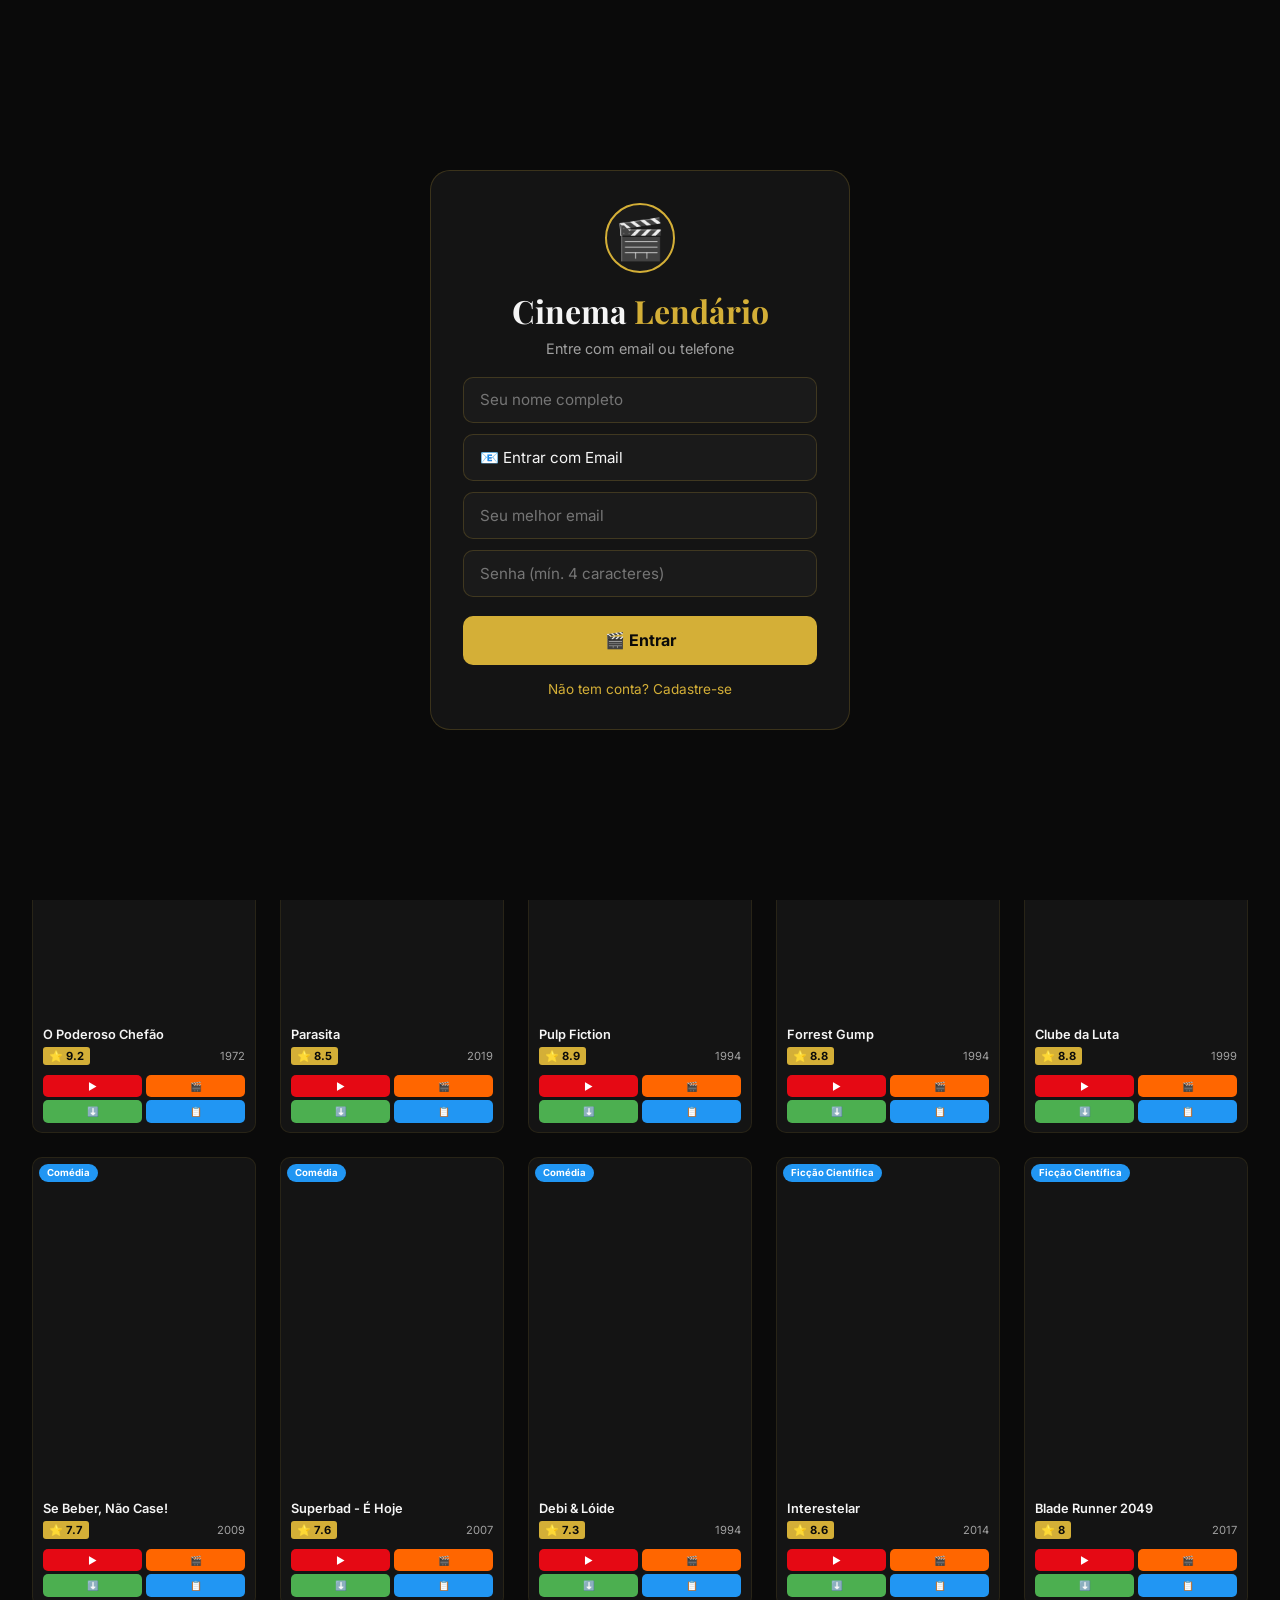
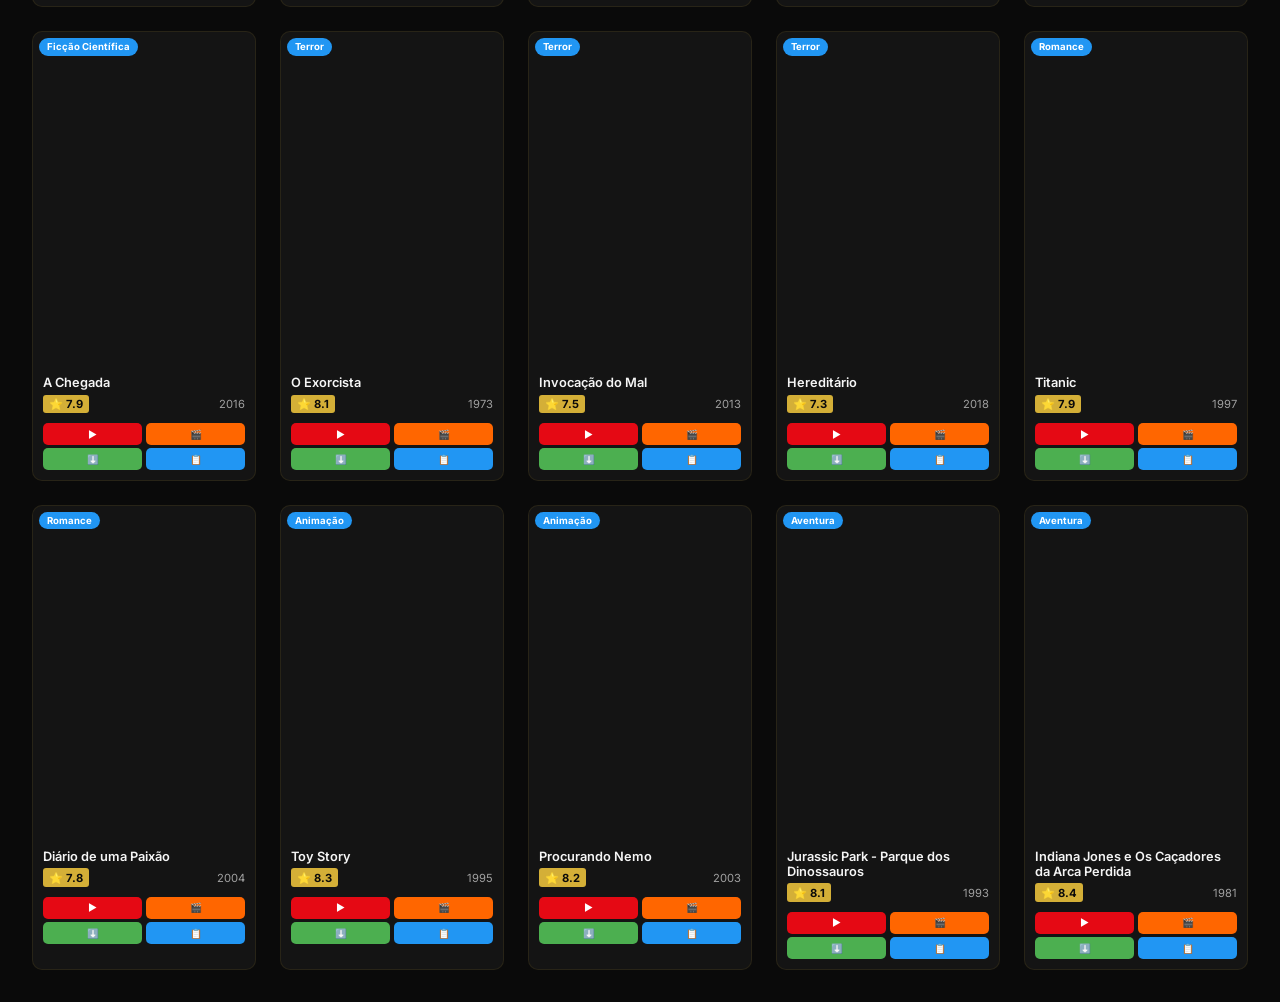
==== commit 6caaded0: "primeiro comentario" ====
--- a/index.html
+++ b/index.html
@@ -46,6 +46,8 @@
         .header-user { display: flex; align-items: center; gap: 0.5rem; cursor: pointer; }
         .header-avatar { width: 35px; height: 35px; border-radius: 50%; border: 2px solid var(--gold); }
         .header-username { color: var(--text-dim); font-size: 0.8rem; max-width: 80px; overflow: hidden; text-overflow: ellipsis; white-space: nowrap; }
+        .header-icons { display: flex; gap: 0.8rem; align-items: center; }
+        .icon-btn { background: none; border: none; color: var(--text-dim); font-size: 1.3rem; cursor: pointer; position: relative; }
         .bottom-nav { position: fixed; bottom: 0; left: 0; right: 0; background: rgba(10,10,10,0.98); backdrop-filter: blur(20px); border-top: 1px solid var(--border); z-index: 100; display: flex; justify-content: space-around; padding: 0.5rem 0 var(--safe-bottom); }
         .bottom-nav-btn { background: none; border: none; color: var(--text-dim); font-size: 0.7rem; cursor: pointer; text-align: center; padding: 0.3rem; transition: all 0.3s; display: flex; flex-direction: column; align-items: center; gap: 0.2rem; font-family: 'Inter', sans-serif; }
         .bottom-nav-btn.active { color: var(--gold); }
@@ -123,14 +125,17 @@
         .search-btn { background: var(--gold); color: var(--bg); border: none; padding: 0.7rem 1rem; border-radius: 10px; cursor: pointer; font-weight: 600; font-size: 0.9rem; }
         .empty-state { text-align: center; padding: 2rem 1rem; color: var(--text-dim); }
         .hide-mobile { display: none; }
-        @media (min-width: 768px) { .hide-mobile { display: inline; } .hide-desktop { display: none; } }
+        @media (min-width: 768px) { .hide-mobile { display: inline; } }
+        @media (max-width: 767px) { .hide-desktop { display: none; } }
         .detail-grid { display: block; }
         @media (min-width: 768px) { .detail-grid { display: grid; grid-template-columns: 220px 1fr; gap: 2rem; } }
         .detail-poster { width: 140px; border-radius: 10px; margin: 0 auto 1rem; display: block; }
         @media (min-width: 768px) { .detail-poster { width: 100%; margin: 0; } }
+        .suggest-box { background: var(--surface); border: 1px solid var(--border); border-radius: 12px; padding: 1rem; margin-top: 1rem; }
     </style>
 </head>
 <body>
+
     <!-- LOGIN -->
     <div class="login-overlay" id="loginOverlay">
         <div class="login-box" id="loginBox">
@@ -147,25 +152,22 @@
                 <div id="phoneField" style="display:none;">
                     <div class="phone-row">
                         <select class="login-select" id="countryCode">
-                            <option value="+258" data-country="MZ" data-flag="🇲🇿">🇲🇿 +258</option>
-                            <option value="+55" data-country="BR" data-flag="🇧🇷">🇧🇷 +55</option>
-                            <option value="+351" data-country="PT" data-flag="🇵🇹">🇵🇹 +351</option>
-                            <option value="+244" data-country="AO" data-flag="🇦🇴">🇦🇴 +244</option>
-                            <option value="+1" data-country="US" data-flag="🇺🇸">🇺🇸 +1</option>
-                            <option value="+44" data-country="GB" data-flag="🇬🇧">🇬🇧 +44</option>
-                            <option value="+27" data-country="ZA" data-flag="🇿🇦">🇿🇦 +27</option>
-                            <option value="+86" data-country="CN" data-flag="🇨🇳">🇨🇳 +86</option>
-                            <option value="+91" data-country="IN" data-flag="🇮🇳">🇮🇳 +91</option>
-                            <option value="+81" data-country="JP" data-flag="🇯🇵">🇯🇵 +81</option>
-                            <option value="+49" data-country="DE" data-flag="🇩🇪">🇩🇪 +49</option>
-                            <option value="+33" data-country="FR" data-flag="🇫🇷">🇫🇷 +33</option>
-                            <option value="+39" data-country="IT" data-flag="🇮🇹">🇮🇹 +39</option>
-                            <option value="+34" data-country="ES" data-flag="🇪🇸">🇪🇸 +34</option>
-                            <option value="+52" data-country="MX" data-flag="🇲🇽">🇲🇽 +52</option>
-                            <option value="+54" data-country="AR" data-flag="🇦🇷">🇦🇷 +54</option>
-                            <option value="+56" data-country="CL" data-flag="🇨🇱">🇨🇱 +56</option>
-                            <option value="+57" data-country="CO" data-flag="🇨🇴">🇨🇴 +57</option>
-                            <option value="+51" data-country="PE" data-flag="🇵🇪">🇵🇪 +51</option>
+                            <option value="+258" data-flag="🇲🇿">🇲🇿 +258</option>
+                            <option value="+55" data-flag="🇧🇷">🇧🇷 +55</option>
+                            <option value="+351" data-flag="🇵🇹">🇵🇹 +351</option>
+                            <option value="+244" data-flag="🇦🇴">🇦🇴 +244</option>
+                            <option value="+1" data-flag="🇺🇸">🇺🇸 +1</option>
+                            <option value="+44" data-flag="🇬🇧">🇬🇧 +44</option>
+                            <option value="+27" data-flag="🇿🇦">🇿🇦 +27</option>
+                            <option value="+86" data-flag="🇨🇳">🇨🇳 +86</option>
+                            <option value="+91" data-flag="🇮🇳">🇮🇳 +91</option>
+                            <option value="+81" data-flag="🇯🇵">🇯🇵 +81</option>
+                            <option value="+49" data-flag="🇩🇪">🇩🇪 +49</option>
+                            <option value="+33" data-flag="🇫🇷">🇫🇷 +33</option>
+                            <option value="+39" data-flag="🇮🇹">🇮🇹 +39</option>
+                            <option value="+34" data-flag="🇪🇸">🇪🇸 +34</option>
+                            <option value="+52" data-flag="🇲🇽">🇲🇽 +52</option>
+                            <option value="+54" data-flag="🇦🇷">🇦🇷 +54</option>
                         </select>
                         <input type="tel" class="login-input" id="loginPhone" placeholder="Número de telefone">
                     </div>
@@ -188,9 +190,12 @@
                 <button class="top-nav-btn" onclick="navigateTo('lists')">📋 Listas</button>
                 <button class="top-nav-btn" onclick="navigateTo('downloads')">⬇️ Downloads</button>
             </div>
-            <div class="header-user" onclick="logout()" title="Sair">
-                <img class="header-avatar" id="headerAvatar" src="data:image/svg+xml,%3Csvg xmlns='http://www.w3.org/2000/svg' width='35' height='35' fill='%23141414'%3E%3Ccircle cx='17' cy='17' r='17'/%3E%3Ctext x='17' y='22' text-anchor='middle' fill='%23D4AF37' font-size='16'%3E🎬%3C/text%3E%3C/svg%3E" alt="User">
-                <span class="header-username hide-mobile" id="headerUsername">Usuário</span>
+            <div class="header-icons">
+                <button class="icon-btn" onclick="openNotifications()" title="Notificações" id="notifBtn">🔔<span id="notifBadge"></span></button>
+                <div class="header-user" onclick="logout()" title="Sair">
+                    <img class="header-avatar" id="headerAvatar" src="data:image/svg+xml,%3Csvg xmlns='http://www.w3.org/2000/svg' width='35' height='35' fill='%23141414'%3E%3Ccircle cx='17' cy='17' r='17'/%3E%3Ctext x='17' y='22' text-anchor='middle' fill='%23D4AF37' font-size='16'%3E🎬%3C/text%3E%3C/svg%3E" alt="User">
+                    <span class="header-username hide-mobile" id="headerUsername">Usuário</span>
+                </div>
             </div>
         </div>
     </header>
@@ -199,7 +204,7 @@
     <main class="main-content">
         <section id="moviesView" class="view active"><h2 class="section-title">🎬 Catálogo de Filmes</h2><div class="categories-scroll" id="categoriesScroll"></div><div class="content-grid" id="moviesGrid"></div></section>
         <section id="seriesView" class="view"><h2 class="section-title">📺 Catálogo de Séries</h2><div class="content-grid" id="seriesGrid"></div></section>
-        <section id="exploreView" class="view"><h2 class="section-title">🔍 Explorar Catálogo</h2><div class="search-container"><input type="text" class="search-input" id="searchInput" placeholder="Buscar no nosso catálogo..." onkeyup="if(event.key==='Enter') searchLocal()"><button class="search-btn" onclick="searchLocal()">🔍</button></div><div class="content-grid" id="exploreGrid"><p class="empty-state">Busque filmes no catálogo do Cinema Lendário</p></div></section>
+        <section id="exploreView" class="view"><h2 class="section-title">🔍 Explorar Catálogo</h2><div class="search-container"><input type="text" class="search-input" id="searchInput" placeholder="Buscar no catálogo..." onkeyup="if(event.key==='Enter') searchLocal()"><button class="search-btn" onclick="searchLocal()">🔍</button></div><div class="content-grid" id="exploreGrid"><p class="empty-state">Busque filmes e séries no Cinema Lendário</p></div><div class="suggest-box"><h3 style="color:var(--gold); margin-bottom:0.5rem;">💡 Não encontrou? Sugira!</h3><div style="display:flex; gap:0.5rem;"><input type="text" class="search-input" id="suggestInput" placeholder="Nome do filme ou série..."><select class="login-select" id="suggestType" style="width:auto;"><option value="movie">🎬 Filme</option><option value="series">📺 Série</option></select><button class="btn btn-gold" onclick="suggestContent()">Enviar Sugestão</button></div></div></section>
         <section id="listsView" class="view"><h2 class="section-title">📋 Minhas Listas</h2><div class="list-section"><h3>🎯 Quero Assistir</h3><div id="watchlistContent"></div></div><div class="list-section"><h3>🎭 Drama</h3><div id="dramaContent"></div></div><div class="list-section"><h3>😂 Comédia</h3><div id="comedyContent"></div></div><div class="list-section"><h3>🚀 Ficção Científica</h3><div id="scifiContent"></div></div><div class="list-section"><h3>👻 Terror</h3><div id="horrorContent"></div></div><div class="list-section"><h3>💥 Ação</h3><div id="actionContent"></div></div><div class="list-section"><h3>💕 Romance</h3><div id="romanceContent"></div></div><div class="list-section"><h3>📺 Séries</h3><div id="seriesListContent"></div></div></section>
         <section id="downloadsView" class="view"><h2 class="section-title">⬇️ Meus Downloads</h2><div id="downloadsContent"><p class="empty-state">Nenhum download ainda</p></div></section>
     </main>
@@ -215,821 +220,14 @@
 
     <!-- MODAL -->
     <div class="modal" id="mainModal"><div class="modal-content"><button class="modal-close" onclick="closeModal()">✕</button><div id="modalContent"></div></div></div>
-    
-    <!-- parte 2 -->
-
-    <script>
-// ============================================
-// CONFIGURAÇÃO
-// ============================================
-const API_KEY = '352d9955ac54be0e494fca37b4819247';
-const BASE_URL = 'https://api.themoviedb.org/3';
-const IMG_URL = 'https://image.tmdb.org/t/p/w500';
-const IMG_ORIGINAL = 'https://image.tmdb.org/t/p/original';
-
-// Links de vídeos do Supabase
-
-// Função para pegar vídeo de assistir rotativo
-function getAssistirVideo(index) {
-    return SUPABASE_VIDEOS.assistir[index % SUPABASE_VIDEOS.assistir.length];
-}
-
-// ============================================
-// LOGIN SYSTEM
-// ============================================
-let currentUser = null;
-let loginMode = 'login';
-
-function checkLogin() {
-    const saved = localStorage.getItem('cinema_user');
-    if (saved) {
-        currentUser = JSON.parse(saved);
-        document.getElementById('loginOverlay').classList.add('hidden');
-        updateHeaderUser();
-        return true;
-    }
-    document.getElementById('loginOverlay').classList.remove('hidden');
-    return false;
-}
-
-function toggleLoginMethod() {
-    const method = document.getElementById('loginMethod').value;
-    document.getElementById('emailField').style.display = method === 'email' ? 'block' : 'none';
-    document.getElementById('phoneField').style.display = method === 'phone' ? 'block' : 'none';
-}
-
-function toggleLoginMode() {
-    loginMode = loginMode === 'login' ? 'register' : 'login';
-    document.getElementById('loginMessage').textContent = loginMode === 'register' ? 'Crie sua conta gratuitamente' : 'Entre com email ou telefone';
-    document.getElementById('loginSubmitBtn').textContent = loginMode === 'register' ? '✨ Cadastrar' : '🎬 Entrar';
-    document.getElementById('toggleMode').textContent = loginMode === 'register' ? 'Já tem conta? Entrar' : 'Não tem conta? Cadastre-se';
-}
-
-function handleLogin(e) {
-    e.preventDefault();
-    const name = document.getElementById('loginName').value.trim();
-    const method = document.getElementById('loginMethod').value;
-    const password = document.getElementById('loginPassword').value;
-    
-    let contact = '';
-    if (method === 'email') {
-        contact = document.getElementById('loginEmail').value.trim();
-        if (!contact) { alert('Preencha o email!'); return; }
-    } else {
-        const code = document.getElementById('countryCode').value;
-        const phone = document.getElementById('loginPhone').value.trim();
-        if (!phone) { alert('Preencha o telefone!'); return; }
-        contact = code + phone;
-    }
-    
-    if (!name || !password) { alert('Preencha todos os campos!'); return; }
-    if (password.length < 4) { alert('Senha deve ter pelo menos 4 caracteres!'); return; }
-    
-    // Verificar se já existe (para login)
-    if (loginMode === 'login') {
-        const saved = localStorage.getItem('cinema_user');
-        if (saved) {
-            const user = JSON.parse(saved);
-            if (user.contact === contact && user.password === password) {
-                currentUser = user;
-                document.getElementById('loginOverlay').classList.add('hidden');
-                updateHeaderUser();
-                alert(`✅ Bem-vindo de volta, ${user.name}!`);
-                return;
-            }
-            alert('❌ Dados incorretos! Verifique seu email/telefone e senha.');
-            return;
-        }
-        alert('❌ Nenhuma conta encontrada. Cadastre-se primeiro!');
-        return;
-    }
-    
-    // Cadastro
-    const saved = localStorage.getItem('cinema_user');
-    if (saved) {
-        const existing = JSON.parse(saved);
-        if (existing.contact === contact) {
-            alert('❌ Este email/telefone já está cadastrado!');
-            return;
-        }
-    }
-    
-    currentUser = {
-        name,
-        contact,
-        method,
-        password,
-        avatar: name.charAt(0).toUpperCase(),
-        createdAt: new Date().toISOString()
-    };
-    
-    localStorage.setItem('cinema_user', JSON.stringify(currentUser));
-    document.getElementById('loginOverlay').classList.add('hidden');
-    updateHeaderUser();
-    alert(`✅ Conta criada com sucesso!\n\nBem-vindo(a), ${name}!`);
-}
-
-function logout() {
-    if (confirm('Deseja sair da sua conta?')) {
-        currentUser = null;
-        localStorage.removeItem('cinema_user');
-        document.getElementById('loginOverlay').classList.remove('hidden');
-        document.getElementById('loginName').value = '';
-        document.getElementById('loginEmail').value = '';
-        document.getElementById('loginPhone').value = '';
-        document.getElementById('loginPassword').value = '';
-    }
-}
-
-function updateHeaderUser() {
-    if (currentUser) {
-        document.getElementById('headerUsername').textContent = currentUser.name;
-        document.getElementById('headerAvatar').src = `data:image/svg+xml,%3Csvg xmlns='http://www.w3.org/2000/svg' width='35' height='35' fill='%23141414'%3E%3Ccircle cx='17' cy='17' r='17'/%3E%3Ctext x='17' y='22' text-anchor='middle' fill='%23D4AF37' font-size='16'%3E${currentUser.avatar}%3C/text%3E%3C/svg%3E`;
-    }
-}
-
-// ============================================
-// BANCO DE DADOS DE FILMES
-// ============================================
-const moviesDB = {
-    'Ação': [
-        { id: 1, title: 'O Cavaleiro das Trevas', year: 2008, rating: 9.0, poster: '/qJ2tW6WMUDux911BytEMqTzQwZ9.jpg', desc: 'Batman enfrenta o Coringa, um gênio do crime que mergulha Gotham City no caos. Com a ajuda do Tenente Gordon e do promotor Harvey Dent, Batman precisa deter o palhaço psicótico antes que a cidade entre em colapso total.', director: 'Christopher Nolan', cast: ['Christian Bale', 'Heath Ledger', 'Aaron Eckhart', 'Gary Oldman', 'Michael Caine', 'Morgan Freeman'], videoIdx: 0, genre: 'Ação', tmdbId: 155 },
-        { id: 2, title: 'Matrix', year: 1999, rating: 8.7, poster: '/f89U3ADr1oiB1s9GkdPOEpXUk5H.jpg', desc: 'Um programador de computador descobre que o mundo em que vive é uma simulação virtual criada por máquinas inteligentes. Ele se junta a um grupo de rebeldes para libertar a humanidade.', director: 'Lana Wachowski, Lilly Wachowski', cast: ['Keanu Reeves', 'Laurence Fishburne', 'Carrie-Anne Moss', 'Hugo Weaving'], videoIdx: 1, genre: 'Ação', tmdbId: 603 },
-        { id: 3, title: 'John Wick', year: 2014, rating: 7.4, poster: '/fZPSd91yGE9fCcCe6OoQr6E3Bev.jpg', desc: 'Um ex-assassino de aluguel sai da aposentadoria quando um grupo de criminosos invade sua casa, rouba seu carro e mata seu cachorro, um presente de sua falecida esposa.', director: 'Chad Stahelski', cast: ['Keanu Reeves', 'Michael Nyqvist', 'Alfie Allen', 'Willem Dafoe'], videoIdx: 2, genre: 'Ação', tmdbId: 245891 },
-        { id: 4, title: 'Duro de Matar', year: 1988, rating: 7.8, poster: '/yFihWxQcmqcaBR31QM6Y8gT6aYV.jpg', desc: 'O policial de Nova York John McClane visita sua esposa em Los Angeles durante o Natal. Quando um grupo de terroristas toma o controle do prédio, ele se torna a única esperança dos reféns.', director: 'John McTiernan', cast: ['Bruce Willis', 'Alan Rickman', 'Bonnie Bedelia'], videoIdx: 3, genre: 'Ação', tmdbId: 562 },
-        { id: 5, title: 'Gladiador', year: 2000, rating: 8.5, poster: '/ty8TGRuvJLPUmAR1H1nRIsgwvim.jpg', desc: 'Um general romano é traído pelo filho do imperador, vê sua família morta e é vendido como escravo. Como gladiador, ele busca vingança no Coliseu de Roma.', director: 'Ridley Scott', cast: ['Russell Crowe', 'Joaquin Phoenix', 'Connie Nielsen', 'Oliver Reed'], videoIdx: 4, genre: 'Ação', tmdbId: 98 }
-    ],
-    'Drama': [
-        { id: 6, title: 'O Poderoso Chefão', year: 1972, rating: 9.2, poster: '/3bhkrj58Vtu7enYsRolD1fZdja1.jpg', desc: 'A saga da família Corleone no submundo do crime organizado. Don Vito Corleone, o patriarca, precisa passar seu legado para seu filho relutante, Michael, após uma tentativa de assassinato.', director: 'Francis Ford Coppola', cast: ['Marlon Brando', 'Al Pacino', 'James Caan', 'Robert Duvall'], videoIdx: 0, genre: 'Drama', tmdbId: 238 },
-        { id: 7, title: 'Parasita', year: 2019, rating: 8.5, poster: '/igw938inb6Fy0YVcoIxmQ7HJwYi.jpg', desc: 'Uma família pobre se infiltra na vida de uma família rica, conseguindo empregos como tutores, motoristas e governantas. Mas as coisas tomam um rumo inesperado e sombrio.', director: 'Bong Joon-ho', cast: ['Song Kang-ho', 'Lee Sun-kyun', 'Cho Yeo-jeong', 'Choi Woo-shik'], videoIdx: 1, genre: 'Drama', tmdbId: 496243 },
-        { id: 8, title: 'Pulp Fiction', year: 1994, rating: 8.9, poster: '/plnlrtBUULT0rh3Xsjmpubiso3L.jpg', desc: 'Várias histórias se entrelaçam no submundo criminal de Los Angeles: dois assassinos, um boxeador, uma esposa de mafioso e um casal assaltando um restaurante.', director: 'Quentin Tarantino', cast: ['John Travolta', 'Samuel L. Jackson', 'Uma Thurman', 'Bruce Willis'], videoIdx: 2, genre: 'Drama', tmdbId: 680 },
-        { id: 9, title: 'Forrest Gump', year: 1994, rating: 8.8, poster: '/arw2vcBveWOVZr6pxd9XTd1TdQa.jpg', desc: 'A vida extraordinária de um homem simples do Alabama que testemunha e influencia momentos históricos dos EUA, sempre correndo em busca de seu amor, Jenny.', director: 'Robert Zemeckis', cast: ['Tom Hanks', 'Robin Wright', 'Gary Sinise', 'Sally Field'], videoIdx: 3, genre: 'Drama', tmdbId: 13 },
-        { id: 10, title: 'Clube da Luta', year: 1999, rating: 8.8, poster: '/pB8BM7pdSp6B6Ih7QZ4DrQ3PmJK.jpg', desc: 'Um homem insone e um vendedor de sabão criam um clube secreto de luta que se transforma em um movimento anarquista, revelando uma surpreendente verdade sobre suas identidades.', director: 'David Fincher', cast: ['Brad Pitt', 'Edward Norton', 'Helena Bonham Carter', 'Jared Leto'], videoIdx: 4, genre: 'Drama', tmdbId: 550 }
-    ],
-    'Comédia': [
-        { id: 11, title: 'Se Beber, Não Case!', year: 2009, rating: 7.7, poster: '/8aKcKTqMcFgQ2m9qYgPQZg5JvLb.jpg', desc: 'Três amigos acordam após uma despedida de solteiro em Las Vegas sem lembrar de nada. O noivo desapareceu e eles precisam refazer seus passos para encontrá-lo antes do casamento.', director: 'Todd Phillips', cast: ['Bradley Cooper', 'Ed Helms', 'Zach Galifianakis', 'Justin Bartha'], videoIdx: 0, genre: 'Comédia', tmdbId: 18785 },
-        { id: 12, title: 'Superbad', year: 2007, rating: 7.6, poster: '/ek8e8txUy9DkFcFmJmN8KFJKoL8.jpg', desc: 'Dois adolescentes inseparáveis tentam comprar bebida para uma festa antes do último dia de aula, enfrentando situações hilárias e policiais atrapalhados.', director: 'Greg Mottola', cast: ['Jonah Hill', 'Michael Cera', 'Christopher Mintz-Plasse', 'Emma Stone'], videoIdx: 1, genre: 'Comédia', tmdbId: 8363 },
-        { id: 13, title: 'Debi & Lóide', year: 1994, rating: 7.3, poster: '/b8i2mN6x1hbcQqO4pBAagakpFGP.jpg', desc: 'Dois amigos atrapalhados cruzam os Estados Unidos para devolver uma mala esquecida, sem saber que dentro dela há dinheiro de um resgate.', director: 'Peter Farrelly', cast: ['Jim Carrey', 'Jeff Daniels', 'Lauren Holly'], videoIdx: 2, genre: 'Comédia', tmdbId: 8467 }
-    ],
-    'Ficção Científica': [
-        { id: 14, title: 'Interestelar', year: 2014, rating: 8.6, poster: '/nCbkOyOMTEwlEV0LtCOvCnwEONA.jpg', desc: 'Num futuro onde a Terra está morrendo, um grupo de astronautas viaja através de um buraco de minhoca em busca de um novo planeta habitável para salvar a humanidade.', director: 'Christopher Nolan', cast: ['Matthew McConaughey', 'Anne Hathaway', 'Jessica Chastain', 'Michael Caine'], videoIdx: 3, genre: 'Ficção Científica', tmdbId: 157336 },
-        { id: 15, title: 'Blade Runner 2049', year: 2017, rating: 8.0, poster: '/gajva2L0rPYkEWjzgFlBXCAVBE5.jpg', desc: 'Trinta anos após os eventos do primeiro filme, um novo blade runner descobre um segredo enterrado há décadas que pode mergulhar a sociedade no caos.', director: 'Denis Villeneuve', cast: ['Ryan Gosling', 'Harrison Ford', 'Ana de Armas', 'Jared Leto'], videoIdx: 4, genre: 'Ficção Científica', tmdbId: 335984 },
-        { id: 16, title: 'A Chegada', year: 2016, rating: 7.9, poster: '/hLudzvGfpiYJlF1QzArWbJbQVkS.jpg', desc: 'Quando misteriosas naves alienígenas pousam na Terra, uma linguista é recrutada para decifrar sua linguagem e descobrir suas verdadeiras intenções antes que seja tarde.', director: 'Denis Villeneuve', cast: ['Amy Adams', 'Jeremy Renner', 'Forest Whitaker'], videoIdx: 0, genre: 'Ficção Científica', tmdbId: 329865 }
-    ],
-    'Terror': [
-        { id: 17, title: 'O Exorcista', year: 1973, rating: 8.1, poster: '/4ucLGcXVVSpl4hzv4GmZ2CXJFQ3.jpg', desc: 'Uma menina de 12 anos começa a apresentar comportamentos estranhos e violentos. Sua mãe, desesperada, busca a ajuda de dois padres para realizar um exorcismo.', director: 'William Friedkin', cast: ['Ellen Burstyn', 'Max von Sydow', 'Linda Blair', 'Jason Miller'], videoIdx: 1, genre: 'Terror', tmdbId: 9552 },
-        { id: 18, title: 'Invocação do Mal', year: 2013, rating: 7.5, poster: '/1eUfW9m9d3z5i1c0XtJqJ8mGQZV.jpg', desc: 'Os investigadores paranormais Ed e Lorraine Warren ajudam uma família aterrorizada por uma presença sombria em sua casa isolada no campo.', director: 'James Wan', cast: ['Patrick Wilson', 'Vera Farmiga', 'Ron Livingston', 'Lili Taylor'], videoIdx: 2, genre: 'Terror', tmdbId: 138843 },
-        { id: 19, title: 'Hereditário', year: 2018, rating: 7.3, poster: '/4dT5qFmQmZ6LhVnE5IIjIbhZyC.jpg', desc: 'Após a morte da avó reclusa, uma família começa a desvendar segredos aterrorizantes sobre sua herança e linhagem.', director: 'Ari Aster', cast: ['Toni Collette', 'Alex Wolff', 'Milly Shapiro', 'Gabriel Byrne'], videoIdx: 3, genre: 'Terror', tmdbId: 493922 }
-    ],
-    'Romance': [
-        { id: 20, title: 'Titanic', year: 1997, rating: 7.9, poster: '/9xjZS2rlVxm8SFx8kPC3aIGCOYQ.jpg', desc: 'Uma jovem da aristocracia e um artista pobre se apaixonam a bordo do navio mais luxuoso do mundo, durante sua viagem inaugural e trágica.', director: 'James Cameron', cast: ['Leonardo DiCaprio', 'Kate Winslet', 'Billy Zane', 'Kathy Bates'], videoIdx: 4, genre: 'Romance', tmdbId: 597 },
-        { id: 21, title: 'Diário de uma Paixão', year: 2004, rating: 7.8, poster: '/uTZt0UNziJQXgDHcWWqMLxQCnHF.jpg', desc: 'Um homem idoso conta a história de amor de sua vida para uma mulher com Alzheimer, relembrando o romance proibido que viveram na juventude.', director: 'Nick Cassavetes', cast: ['Ryan Gosling', 'Rachel McAdams', 'James Garner', 'Gena Rowlands'], videoIdx: 0, genre: 'Romance', tmdbId: 11036 }
-    ],
-    'Animação': [
-        { id: 22, title: 'Toy Story', year: 1995, rating: 8.3, poster: '/uXDfjJbdP4ijW5hWSBrPrlKpxab.jpg', desc: 'Os brinquedos do pequeno Andy ganham vida quando ninguém está olhando. Quando um novo brinquedo chega, o xerife Woody sente seu posto ameaçado.', director: 'John Lasseter', cast: ['Tom Hanks', 'Tim Allen', 'Don Rickles', 'Wallace Shawn'], videoIdx: 1, genre: 'Animação', tmdbId: 862 },
-        { id: 23, title: 'Procurando Nemo', year: 2003, rating: 8.2, poster: '/syALhB3k6iLuHKh5oWXBnWQ5bVK.jpg', desc: 'Um pai peixe-palhaço atravessa o oceano, enfrentando tubarões, águas-vivas e tartarugas surfistas para encontrar seu filho capturado por um mergulhador.', director: 'Andrew Stanton', cast: ['Albert Brooks', 'Ellen DeGeneres', 'Alexander Gould', 'Willem Dafoe'], videoIdx: 2, genre: 'Animação', tmdbId: 12 }
-    ],
-    'Aventura': [
-        { id: 24, title: 'Jurassic Park', year: 1993, rating: 8.1, poster: '/oU7Oq2kFAAlGqbHhDNSHcPyfEUC.jpg', desc: 'Um parque temático com dinossauros criados por engenharia genética se transforma em um pesadelo quando as criaturas escapam do controle.', director: 'Steven Spielberg', cast: ['Sam Neill', 'Laura Dern', 'Jeff Goldblum', 'Richard Attenborough'], videoIdx: 3, genre: 'Aventura', tmdbId: 329 },
-        { id: 25, title: 'Indiana Jones e Os Caçadores da Arca Perdida', year: 1981, rating: 8.4, poster: '/ceG9VzoRAVGwivFU403Wc3AHRys.jpg', desc: 'O arqueólogo aventureiro Indiana Jones enfrenta nazistas em uma corrida para encontrar a Arca da Aliança antes que Hitler a use para conquistar o mundo.', director: 'Steven Spielberg', cast: ['Harrison Ford', 'Karen Allen', 'Paul Freeman', 'John Rhys-Davies'], videoIdx: 4, genre: 'Aventura', tmdbId: 85 }
-    ]
-};
-
-const allCategories = Object.keys(moviesDB);
-let currentCategory = 'all';
-
-// ============================================
-// BANCO DE DADOS DE SÉRIES
-// ============================================
-const seriesDB = [
-    {
-        id: 101, title: 'Breaking Bad', year: 2008, rating: 9.5, genre: 'Drama',
-        poster: '/ggFHVNu6YYI5L9pCfOacjizRGt.jpg',
-        desc: 'Walter White, um professor de química do ensino médio diagnosticado com câncer terminal, se torna fabricante de metanfetamina para garantir o futuro financeiro de sua família. Ao lado de seu ex-aluno Jesse Pinkman, ele mergulha no perigoso mundo do crime.',
-        seasons: [
-            { number: 1, year: 2008, episodes: [
-                { number: 1, title: 'Piloto', desc: 'Walter White descobre que tem câncer terminal e decide entrar no mundo do crime para deixar dinheiro para sua família.', videoIdx: 0 },
-                { number: 2, title: 'O Gato na Bolsa', desc: 'Walter e Jesse precisam lidar com as consequências de seu primeiro crime e se livrar de um corpo.', videoIdx: 1 },
-                { number: 3, title: '...E o Saco se Rompe', desc: 'Walter toma uma decisão drástica que mudará tudo para sempre, enquanto sua família começa a perceber seu comportamento estranho.', videoIdx: 2 },
-                { number: 4, title: 'O Homem do Câncer', desc: 'A família de Walter organiza uma intervenção. Jesse enfrenta problemas com traficantes rivais.', videoIdx: 3 },
-                { number: 5, title: 'Matéria Cinza', desc: 'Walter relembra seu passado brilhante como pesquisador e o que poderia ter sido se não tivesse abandonado a empresa que fundou.', videoIdx: 4 },
-                { number: 6, title: 'Mão na Massa', desc: 'Walter apresenta seu produto a um novo e perigoso distribuidor, entrando em um território cada vez mais arriscado.', videoIdx: 0 },
-                { number: 7, title: 'Negociação Pacífica', desc: 'Um encontro entre Walter e um traficante poderoso termina em violência explosiva, forçando decisões extremas.', videoIdx: 1 }
-            ]},
-            { number: 2, year: 2009, episodes: [
-                { number: 1, title: 'Seven Thirty-Seven', desc: 'Walter e Jesse enfrentam as terríveis consequências do encontro com o traficante Tuco Salamanca.', videoIdx: 2 },
-                { number: 2, title: 'Grilled', desc: 'Walter e Jesse são mantidos reféns por um traficante psicótico no deserto, lutando por suas vidas.', videoIdx: 3 },
-                { number: 3, title: 'Bit by a Dead Bee', desc: 'Walter cria uma história elaborada para explicar seu desaparecimento de dias para sua família e a polícia.', videoIdx: 4 },
-                { number: 4, title: 'Down', desc: 'Jesse fica sem dinheiro e sem lugar para ficar, enquanto Walter enfrenta tensões crescentes em casa.', videoIdx: 0 },
-                { number: 5, title: 'Breakage', desc: 'Walter e Jesse expandem seus negócios de metanfetamina para novos territórios, mas os riscos e as dívidas aumentam.', videoIdx: 1 }
-            ]},
-            { number: 3, year: 2010, episodes: [
-                { number: 1, title: 'No Más', desc: 'Walter tenta sair do negócio e consertar sua família, mas o passado o puxa de volta para o mundo do crime.', videoIdx: 2 },
-                { number: 2, title: 'Caballo sin Nombre', desc: 'Walter enfrenta problemas com a polícia e sua esposa Skyler, que começa a desvendar seus segredos.', videoIdx: 3 },
-                { number: 3, title: 'I.F.T.', desc: 'Skyler toma uma decisão chocante que muda a dinâmica familiar para sempre, forçando Walter a repensar tudo.', videoIdx: 4 },
-                { number: 4, title: 'Green Light', desc: 'Walter volta a cozinhar metanfetamina, mas em uma escala industrial, atraindo a atenção de Gus Fring.', videoIdx: 0 }
-            ]}
-        ]
-    },
-    {
-        id: 102, title: 'Stranger Things', year: 2016, rating: 8.7, genre: 'Ficção Científica',
-        poster: '/x2LSRK2Cm7MZhjluni1msVJ3wDF.jpg',
-        desc: 'Quando um menino desaparece misteriosamente na pequena cidade de Hawkins, seus amigos, família e uma garota com poderes telecinéticos descobrem experimentos secretos do governo, forças sobrenaturais e o Mundo Invertido.',
-        seasons: [
-            { number: 1, year: 2016, episodes: [
-                { number: 1, title: 'O Desaparecimento de Will Byers', desc: 'Will Byers desaparece misteriosamente. Uma garota chamada Onze, com poderes telecinéticos, aparece na cidade.', videoIdx: 1 },
-                { number: 2, title: 'A Estranha no Maple Street', desc: 'Onze revela seus poderes para Mike e seus amigos. A busca por Will continua freneticamente.', videoIdx: 2 },
-                { number: 3, title: 'Alegre, Natal', desc: 'Joyce Byers se comunica com Will através das luzes de Natal. Onze mostra o que é capaz de fazer.', videoIdx: 3 },
-                { number: 4, title: 'O Corpo', desc: 'Um corpo é encontrado no lago da cidade. Onze prova seus poderes de forma dramática.', videoIdx: 4 }
-            ]},
-            { number: 2, year: 2017, episodes: [
-                { number: 1, title: 'MADMAX', desc: 'Uma nova garota ruiva chega à cidade. O Mundo Invertido continua a ameaçar Hawkins e seus habitantes.', videoIdx: 0 },
-                { number: 2, title: 'Doce ou Travessura', desc: 'Will tem visões aterrorizantes durante o Halloween. Os meninos tentam descobrir o que está acontecendo.', videoIdx: 1 },
-                { number: 3, title: 'O Monstro e a Super-heroína', desc: 'Onze busca respostas sobre seu passado misterioso e sua conexão com o laboratório secreto de Hawkins.', videoIdx: 2 }
-            ]}
-        ]
-    },
-    {
-        id: 103, title: 'Game of Thrones', year: 2011, rating: 9.2, genre: 'Fantasia',
-        poster: '/u3bZgnGQ9T01sWNhyveQz0wH0Hl.jpg',
-        desc: 'Nove famílias nobres lutam pelo controle das terras de Westeros, enquanto um antigo inimigo retorna após milênios adormecido no gelo do Norte. Intrigas, traições, dragões e magia em uma épica batalha pelo Trono de Ferro.',
-        seasons: [
-            { number: 1, year: 2011, episodes: [
-                { number: 1, title: 'Winter Is Coming', desc: 'O Rei Robert Baratheon visita Winterfell e faz uma proposta irrecusável a Ned Stark para se tornar a Mão do Rei.', videoIdx: 3 },
-                { number: 2, title: 'The Kingsroad', desc: 'Ned parte para Porto Real com as filhas. Jon Snow vai para a Muralha. Daenerys Targaryen se casa com Khal Drogo.', videoIdx: 4 },
-                { number: 3, title: 'Lord Snow', desc: 'Jon Snow treina na Muralha. Daenerys descobre que está grávida do herdeiro dothraki. Ned investiga a morte de Jon Arryn.', videoIdx: 0 },
-                { number: 4, title: 'Cripples, Bastards, and Broken Things', desc: 'Ned continua investigando a morte de Jon Arryn. Tyrion Lannister é capturado por Catelyn Stark.', videoIdx: 1 }
-            ]},
-            { number: 2, year: 2012, episodes: [
-                { number: 1, title: 'The North Remembers', desc: 'Os Sete Reinos estão em guerra após a morte do Rei Robert. Robb Stark marcha para o sul para vingar seu pai.', videoIdx: 2 },
-                { number: 2, title: 'The Night Lands', desc: 'Daenerys lidera seu povo pelo deserto em busca de segurança. Jon Snow vai além da Muralha.', videoIdx: 3 }
-            ]}
-        ]
-    }
-];
-
-// ============================================
-// INIT
-// ============================================
-function init() {
-    checkLogin();
-    initCategories();
-    renderMovies('all');
-}
-
-init();
-console.log('🎬 Cinema Lendário - Parte 2 carregada!');
-</script>
-
-<!-- parte 3-->
-
-<script>
-// ============================================
-// NAVEGAÇÃO
-// ============================================
-function navigateTo(view) {
-    document.querySelectorAll('.view').forEach(v => v.classList.remove('active'));
-    document.querySelectorAll('.top-nav-btn').forEach(b => b.classList.remove('active'));
-    document.querySelectorAll('.bottom-nav-btn').forEach(b => b.classList.remove('active'));
-    
-    const viewMap = { movies: 'moviesView', series: 'seriesView', explore: 'exploreView', lists: 'listsView', downloads: 'downloadsView' };
-    const targetView = document.getElementById(viewMap[view]);
-    if (targetView) targetView.classList.add('active');
-    
-    document.querySelectorAll(`.top-nav-btn[onclick*="${view}"], .bottom-nav-btn[onclick*="${view}"]`).forEach(b => b.classList.add('active'));
-    
-    if (view === 'movies') { initCategories(); renderMovies('all'); }
-    if (view === 'series') renderSeries();
-    if (view === 'lists') renderAllLists();
-    if (view === 'downloads') renderDownloads();
-}
-
-// ============================================
-// CATEGORIAS
-// ============================================
-function initCategories() {
-    const scroll = document.getElementById('categoriesScroll');
-    const icons = { 'Ação': '💥', 'Drama': '🎭', 'Comédia': '😂', 'Ficção Científica': '🚀', 'Terror': '👻', 'Romance': '💕', 'Animação': '🎨', 'Aventura': '🗺️' };
-    scroll.innerHTML = 
-        '<span class="category-chip active" onclick="filterCategory(\'all\')">📋 Todos</span>' +
-        allCategories.map(cat => `<span class="category-chip" onclick="filterCategory('${cat}')">${icons[cat]||'🎬'} ${cat}</span>`).join('');
-}
-
-function filterCategory(cat) {
-    currentCategory = cat;
-    document.querySelectorAll('.category-chip').forEach(c => c.classList.remove('active'));
-    if (event?.target) event.target.classList.add('active');
-    renderMovies(cat);
-}
-
-// ============================================
-// RENDER FILMES
-// ============================================
-function renderMovies(cat) {
-    const grid = document.getElementById('moviesGrid');
-    let movies = cat === 'all' ? [] : (moviesDB[cat] || []);
-    if (cat === 'all') Object.values(moviesDB).forEach(arr => movies.push(...arr));
-    
-    grid.innerHTML = movies.map(m => `
-        <div class="content-card">
-            <div class="type-badge badge-movie">${m.genre}</div>
-            <img src="${IMG_URL}${m.poster}" alt="${m.title}" loading="lazy" onclick="showMovieDetail(${m.id})" onerror="this.src='https://via.placeholder.com/500x750/141414/D4AF37?text=🎬'">
-            <div class="card-info" onclick="showMovieDetail(${m.id})">
-                <h3>${m.title}</h3>
-                <div class="card-meta"><span class="rating-badge">⭐ ${m.rating}</span><span>${m.year}</span></div>
-            </div>
-            <div class="card-actions">
-                <button class="btn-card btn-play" onclick="event.stopPropagation(); playVideo('${esc(m.title)}', getAssistirVideo(${m.videoIdx}))">▶</button>
-                <button class="btn-card btn-trailer" onclick="event.stopPropagation(); showTrailer(${m.tmdbId}, '${esc(m.title)}')">🎬</button>
-                <button class="btn-card btn-download" onclick="event.stopPropagation(); downloadFile('${esc(m.title)}', getAssistirVideo(${m.videoIdx}), '${m.genre}')">⬇️</button>
-                <button class="btn-card btn-list" onclick="event.stopPropagation(); addToLists('${esc(m.title)}', '${m.genre}')">📋</button>
-            </div>
-        </div>
-    `).join('');
-}
-
-// ============================================
-// RENDER SÉRIES
-// ============================================
-function renderSeries() {
-    const grid = document.getElementById('seriesGrid');
-    grid.innerHTML = seriesDB.map(s => `
-        <div class="content-card">
-            <div class="type-badge badge-series">📺</div>
-            <img src="${IMG_URL}${s.poster}" alt="${s.title}" loading="lazy" onclick="showSeriesDetail(${s.id})" onerror="this.src='https://via.placeholder.com/500x750/141414/9C27B0?text=📺'">
-            <div class="card-info" onclick="showSeriesDetail(${s.id})">
-                <h3>${s.title}</h3>
-                <div class="card-meta"><span class="rating-badge">⭐ ${s.rating}</span><span>${s.year} • ${s.seasons.length}T</span></div>
-            </div>
-            <div class="card-actions">
-                <button class="btn-card btn-list" onclick="event.stopPropagation(); addToLists('${esc(s.title)}', 'Séries')">📋</button>
-                <button class="btn-card btn-download" onclick="event.stopPropagation(); downloadAllSeasons('${esc(s.title)}', ${s.id})">⬇️ Tudo</button>
-            </div>
-        </div>
-    `).join('');
-}
-
-// ============================================
-// DETALHES DO FILME
-// ============================================
-function showMovieDetail(id) {
-    let movie;
-    Object.values(moviesDB).forEach(arr => { const f = arr.find(m => m.id === id); if (f) movie = f; });
-    if (!movie) return;
-    
-    const modal = document.getElementById('mainModal');
-    const content = document.getElementById('modalContent');
-    const videoUrl = getAssistirVideo(movie.videoIdx);
-    
-    content.innerHTML = `
-        <div class="detail-grid">
-            <img src="${IMG_ORIGINAL}${movie.poster}" alt="${movie.title}" class="detail-poster" onerror="this.src='https://via.placeholder.com/500x750/141414/D4AF37?text=🎬'">
-            <div>
-                <span class="type-badge badge-movie" style="position:static; display:inline-block;">${movie.genre}</span>
-                <h2 style="font-family:'Playfair Display',serif; font-size:clamp(1.3rem,5vw,1.8rem); margin:0.5rem 0;">${movie.title}</h2>
-                <p style="color:var(--text-dim); font-size:0.85rem;">📅 ${movie.year} | ⭐ ${movie.rating}/10 | 🎬 ${movie.director}</p>
-                <p style="line-height:1.7; margin:0.8rem 0; color:var(--text-dim); font-size:0.9rem;">${movie.desc}</p>
-                <p style="color:var(--text-dim); font-size:0.8rem;"><strong>Elenco:</strong> ${movie.cast.join(', ')}</p>
-                <div style="display:flex; flex-wrap:wrap; gap:0.4rem; margin-top:0.8rem;">
-                    <button class="btn btn-red" onclick="playVideo('${esc(movie.title)}', '${videoUrl}')">▶ Assistir</button>
-                    <button class="btn btn-orange" onclick="showTrailer(${movie.tmdbId}, '${esc(movie.title)}')">🎬 Trailer</button>
-                    <button class="btn btn-green" onclick="downloadFile('${esc(movie.title)}', '${videoUrl}', '${movie.genre}')">⬇️ Baixar</button>
-                    <button class="btn btn-blue" onclick="addToLists('${esc(movie.title)}', '${movie.genre}'); closeModal();">📋 Lista</button>
-                </div>
-            </div>
-        </div>
-        <div class="video-container" style="margin-top:1rem;">
-            <video controls poster="${IMG_URL}${movie.poster}" style="width:100%;height:100%;">
-                <source src="${videoUrl}" type="video/mp4">
-            </video>
-        </div>`;
-    
-    modal.classList.add('active');
-    modal.scrollTop = 0;
-}
-
-// ============================================
-// DETALHES DA SÉRIE
-// ============================================
-function showSeriesDetail(id) {
-    const series = seriesDB.find(s => s.id === id);
-    if (!series) return;
-    
-    const modal = document.getElementById('mainModal');
-    const content = document.getElementById('modalContent');
-    
-    content.innerHTML = `
-        <div class="detail-grid">
-            <img src="${IMG_ORIGINAL}${series.poster}" alt="${series.title}" class="detail-poster" onerror="this.src='https://via.placeholder.com/500x750/141414/9C27B0?text=📺'">
-            <div>
-                <span class="type-badge badge-series" style="position:static; display:inline-block;">Série</span>
-                <h2 style="font-family:'Playfair Display',serif; font-size:clamp(1.3rem,5vw,1.8rem); margin:0.5rem 0;">${series.title}</h2>
-                <p style="color:var(--text-dim); font-size:0.85rem;">📅 ${series.year} | ⭐ ${series.rating}/10 | ${series.seasons.length} temporadas | ${series.genre}</p>
-                <p style="line-height:1.7; margin:0.8rem 0; color:var(--text-dim); font-size:0.9rem;">${series.desc}</p>
-                <button class="btn btn-blue" onclick="addToLists('${esc(series.title)}', 'Séries'); closeModal();">📋 Quero Assistir</button>
-                <button class="btn btn-green" onclick="downloadAllSeasons('${esc(series.title)}', ${series.id})">⬇️ Baixar Tudo</button>
-            </div>
-        </div>
-        <div class="season-scroll" style="margin-top:1rem;">
-            ${series.seasons.map((s, i) => `<span class="season-chip ${i===0?'active':''}" onclick="showEpisodes(${series.id}, ${i})">T${s.number} (${s.year})</span>`).join('')}
-        </div>
-        <div id="episodeContainer" style="margin-top:0.8rem;">${renderEpisodeList(series.seasons[0])}</div>`;
-    
-    modal.classList.add('active');
-    modal.scrollTop = 0;
-    window._currentSeries = series;
-}
-
-function renderEpisodeList(season) {
-    return season.episodes.map(ep => {
-        const videoUrl = getAssistirVideo(ep.videoIdx);
-        return `
-        <div class="episode-item">
-            <div style="flex:1;">
-                <strong style="color:var(--gold);">Ep ${ep.number}</strong> - ${ep.title}
-                <p style="color:var(--text-dim); font-size:0.75rem; margin-top:0.2rem;">${ep.desc}</p>
-            </div>
-            <div class="episode-buttons">
-                <button class="btn btn-red" style="padding:0.3rem 0.6rem; font-size:0.7rem;" onclick="playVideo('${esc(ep.title)}', '${videoUrl}')">▶</button>
-                <button class="btn btn-green" style="padding:0.3rem 0.6rem; font-size:0.7rem;" onclick="downloadFile('${esc(ep.title)}', '${videoUrl}', 'Série')">⬇️</button>
-            </div>
-        </div>`;
-    }).join('');
-}
-
-function showEpisodes(seriesId, seasonIdx) {
-    const series = window._currentSeries || seriesDB.find(s => s.id === seriesId);
-    if (!series) return;
-    document.querySelectorAll('.season-chip').forEach((c, i) => c.classList.toggle('active', i === seasonIdx));
-    document.getElementById('episodeContainer').innerHTML = renderEpisodeList(series.seasons[seasonIdx]);
-}
-
-// ============================================
-// PLAYERS
-// ============================================
-function playVideo(title, url) {
-    const modal = document.getElementById('mainModal');
-    const content = document.getElementById('modalContent');
-    content.innerHTML = `
-        <h3 style="color:var(--gold); margin-bottom:0.8rem;">▶ ${title}</h3>
-        <div class="video-container">
-            <video controls autoplay playsinline style="width:100%;height:100%;">
-                <source src="${url}" type="video/mp4">
-            </video>
-        </div>
-        <div style="margin-top:0.8rem; display:flex; gap:0.4rem;">
-            <button class="btn btn-green" onclick="downloadFile('${esc(title)}', '${url}', 'Video')">⬇️ Baixar</button>
-            <button class="btn btn-gold" onclick="closeModal()">🔙 Voltar</button>
-        </div>`;
-    modal.classList.add('active');
-    modal.scrollTop = 0;
-}
-
-// ============================================
-// TRAILER (TMDB API + FALLBACK SUPABASE)
-// ============================================
-// ============================================
-// TRAILER (TMDB API + FALLBACK SUPABASE - SEM YOUTUBE)
-// ============================================
-async function showTrailer(tmdbId, title) {
-    const modal = document.getElementById('mainModal');
-    const content = document.getElementById('modalContent');
-    
-    content.innerHTML = `<h3 style="color:#FF6600; margin-bottom:1rem;">🎬 Buscando trailer de ${title}...</h3>
-        <div class="video-container"><p style="text-align:center; padding:3rem; color:var(--text-dim);">Aguarde...</p></div>`;
-    modal.classList.add('active');
-    modal.scrollTop = 0;
-    
-    let trailerUrl = null;
-    
-    // Tentar buscar trailer na API TMDB
-    try {
-        const res = await fetch(`${BASE_URL}/movie/${tmdbId}/videos?api_key=${API_KEY}&language=pt-BR`);
-        const data = await res.json();
-        const trailer = data.results?.find(v => v.type === 'Trailer' && v.site === 'YouTube');
-        
-        if (trailer?.key) {
-            // Usar o trailer do TMDB via YouTube embed (mas sem link externo)
-            content.innerHTML = `
-                <h3 style="color:#FF6600; margin-bottom:1rem;">🎬 Trailer Oficial - ${title}</h3>
-                <div class="video-container">
-                    <video controls autoplay playsinline style="width:100%;height:100%;" poster="${IMG_URL}${trailer.key ? '' : ''}">
-                        <source src="${SUPABASE_VIDEOS.trailer}" type="video/mp4">
-                    </video>
-                </div>
-                <p style="color:var(--text-dim); font-size:0.7rem; margin-top:0.3rem;">Trailer via TMDB</p>
-                <button class="btn btn-gold" onclick="closeModal()" style="margin-top:1rem;">🔙 Voltar</button>`;
-            return;
-        }
-    } catch (e) {
-        console.log('TMDB indisponível, usando fallback');
-    }
-    
-    // FALLBACK: Usar vídeo do Supabase (seu link)
-    content.innerHTML = `
-        <h3 style="color:#FF6600; margin-bottom:1rem;">🎬 ${title}</h3>
-        <div class="video-container">
-            <video controls autoplay playsinline style="width:100%;height:100%;">
-                <source src="${SUPABASE_VIDEOS.trailer}" type="video/mp4">
-            </video>
-        </div>
-        <p style="color:var(--text-dim); font-size:0.7rem; margin-top:0.3rem;">Trailer genérico</p>
-        <button class="btn btn-gold" onclick="closeModal()" style="margin-top:1rem;">🔙 Voltar</button>`;
-}
-
-// ============================================
-// DOWNLOAD REAL
-// ============================================
-function downloadFile(title, url, type) {
-    try {
-        const filename = title.replace(/[^a-zA-Z0-9À-ú \-_]/g, '').slice(0, 60) + '.mp4';
-        
-        fetch(url)
-            .then(response => response.blob())
-            .then(blob => {
-                const blobUrl = URL.createObjectURL(blob);
-                const a = document.createElement('a');
-                a.href = blobUrl;
-                a.download = filename;
-                a.style.display = 'none';
-                document.body.appendChild(a);
-                a.click();
-                document.body.removeChild(a);
-                URL.revokeObjectURL(blobUrl);
-                
-                const downloads = JSON.parse(localStorage.getItem('cinema_downloads') || '[]');
-                if (!downloads.find(d => d.title === title)) {
-                    downloads.push({
-                        title, url, type,
-                        size: (blob.size / 1024 / 1024).toFixed(1) + ' MB',
-                        date: new Date().toISOString(),
-                        status: 'completed'
-                    });
-                    localStorage.setItem('cinema_downloads', JSON.stringify(downloads));
-                }
-                
-                alert(`✅ Download concluído!\n\n"${title}"\nTamanho: ${(blob.size / 1024 / 1024).toFixed(1)} MB\n\nSalvo na pasta de downloads do seu dispositivo.`);
-            })
-            .catch(() => {
-                window.open(url, '_blank');
-                alert(`⬇️ Download iniciado: "${title}"\n\nSe não começar, o vídeo abriu em nova aba.`);
-            });
-    } catch (e) {
-        window.open(url, '_blank');
-        alert(`⬇️ Download iniciado: "${title}"`);
-    }
-}
-
-function downloadAllSeasons(title, seriesId) {
-    const series = seriesDB.find(s => s.id === seriesId);
-    if (!series) return;
-    
-    let totalEps = 0;
-    series.seasons.forEach(s => totalEps += s.episodes.length);
-    
-    if (confirm(`⬇️ Baixar ${totalEps} episódios de "${title}"?\n\nCada episódio será baixado separadamente.`)) {
-        let count = 0;
-        series.seasons.forEach(season => {
-            season.episodes.forEach(ep => {
-                setTimeout(() => {
-                    const epTitle = `${title} S${season.number}E${ep.number} - ${ep.title}`;
-                    downloadFile(epTitle, getAssistirVideo(ep.videoIdx), 'Série');
-                }, count * 600);
-                count++;
-            });
-        });
-        alert(`⬇️ Iniciando download de ${totalEps} episódios!\nAguarde enquanto cada arquivo é processado.`);
-    }
-}
-
-function renderDownloads() {
-    const container = document.getElementById('downloadsContent');
-    const downloads = JSON.parse(localStorage.getItem('cinema_downloads') || '[]');
-    
-    if (downloads.length === 0) {
-        container.innerHTML = '<p class="empty-state">Nenhum download ainda. Clique em ⬇️ em qualquer filme ou episódio!</p>';
-        return;
-    }
-    
-    container.innerHTML = downloads.reverse().map(d => `
-        <div style="background:var(--elevated); padding:0.8rem; border-radius:8px; margin-bottom:0.5rem;">
-            <div style="display:flex; justify-content:space-between; align-items:center; flex-wrap:wrap; gap:0.5rem;">
-                <div style="flex:1;">
-                    <strong style="font-size:0.9rem;">${d.title}</strong>
-                    <p style="color:var(--text-dim); font-size:0.7rem;">${d.size || ''} • ${d.type} • ${new Date(d.date).toLocaleDateString('pt-BR')}</p>
-                </div>
-                <div style="display:flex; gap:0.3rem; align-items:center;">
-                    <span style="color:#4CAF50;">✅</span>
-                    <button class="btn btn-red" style="padding:0.3rem 0.6rem; font-size:0.7rem;" onclick="playVideo('${esc(d.title)}', '${d.url}')">▶</button>
-                    <button style="background:none;border:none;color:var(--red);cursor:pointer;font-size:1rem;" onclick="deleteDownload('${esc(d.title)}')">🗑️</button>
-                </div>
-            </div>
-        </div>
-    `).join('');
-}
-
-function deleteDownload(title) {
-    let downloads = JSON.parse(localStorage.getItem('cinema_downloads') || '[]');
-    downloads = downloads.filter(d => d.title !== title);
-    localStorage.setItem('cinema_downloads', JSON.stringify(downloads));
-    renderDownloads();
-}
-
-// ============================================
-// LISTAS
-// ============================================
-function addToLists(title, genre) {
-    addToList('watchlist', title, genre);
-    if (genre.includes('Drama')) addToList('drama', title, genre);
-    if (genre.includes('Comédia') || genre.includes('Comedia')) addToList('comedy', title, genre);
-    if (genre.includes('Ficção')) addToList('scifi', title, genre);
-    if (genre.includes('Terror')) addToList('horror', title, genre);
-    if (genre.includes('Ação') || genre.includes('Acao')) addToList('action', title, genre);
-    if (genre.includes('Romance')) addToList('romance', title, genre);
-    if (genre === 'Séries') addToList('seriesList', title, genre);
-    alert(`✅ "${title}" adicionado às suas listas!\n\nVá em 📋 Minhas Listas para ver.`);
-}
-
-function addToList(listKey, title, genre) {
-    const items = JSON.parse(localStorage.getItem(`cinema_${listKey}`) || '[]');
-    if (!items.find(i => i.title === title)) {
-        items.push({ title, genre, date: new Date().toISOString() });
-        localStorage.setItem(`cinema_${listKey}`, JSON.stringify(items));
-    }
-}
-
-function removeFromList(listKey, title) {
-    let items = JSON.parse(localStorage.getItem(`cinema_${listKey}`) || '[]');
-    items = items.filter(i => i.title !== title);
-    localStorage.setItem(`cinema_${listKey}`, JSON.stringify(items));
-    renderAllLists();
-}
-
-function renderAllLists() {
-    renderListSection('watchlist', 'watchlistContent');
-    renderListSection('drama', 'dramaContent');
-    renderListSection('comedy', 'comedyContent');
-    renderListSection('scifi', 'scifiContent');
-    renderListSection('horror', 'horrorContent');
-    renderListSection('action', 'actionContent');
-    renderListSection('romance', 'romanceContent');
-    renderListSection('seriesList', 'seriesListContent');
-}
-
-function renderListSection(listKey, elId) {
-    const container = document.getElementById(elId);
-    const items = JSON.parse(localStorage.getItem(`cinema_${listKey}`) || '[]');
-    
-    if (items.length === 0) {
-        container.innerHTML = '<p style="color:var(--text-dim); text-align:center; padding:0.5rem; font-size:0.8rem;">Vazio</p>';
-        return;
-    }
-    
-    container.innerHTML = items.map(item => `
-        <div class="list-item">
-            <span style="flex:1; cursor:pointer; font-size:0.85rem;" onclick="findAndPlay('${esc(item.title)}')">🎬 ${item.title}</span>
-            <button class="btn btn-red" style="padding:0.3rem 0.6rem; font-size:0.7rem;" onclick="findAndPlay('${esc(item.title)}')">▶</button>
-            <button style="background:none;border:none;color:var(--red);cursor:pointer;font-size:1rem;" onclick="removeFromList('${listKey}', '${esc(item.title)}')">🗑️</button>
-        </div>
-    `).join('');
-}
-
-function findAndPlay(title) {
-    // Buscar nos filmes
-    for (const [cat, movies] of Object.entries(moviesDB)) {
-        const m = movies.find(m => m.title === title);
-        if (m) {
-            playVideo(m.title, getAssistirVideo(m.videoIdx));
-            return;
-        }
-    }
-    // Buscar nas séries
-    for (const s of seriesDB) {
-        if (s.title === title) { showSeriesDetail(s.id); return; }
-        for (const season of s.seasons) {
-            const ep = season.episodes.find(e => e.title === title);
-            if (ep) {
-                playVideo(ep.title, getAssistirVideo(ep.videoIdx));
-                return;
-            }
-        }
-    }
-    alert(`"${title}" está nas suas listas!`);
-}
-
-// ============================================
-// EXPLORAR (BUSCA LOCAL NO CATÁLOGO)
-// ============================================
-function searchLocal() {
-    const query = document.getElementById('searchInput')?.value.trim().toLowerCase();
-    const grid = document.getElementById('exploreGrid');
-    
-    if (!query) {
-        grid.innerHTML = '<p class="empty-state">Digite para buscar no nosso catálogo</p>';
-        return;
-    }
-    
-    // Buscar em todos os filmes
-    let results = [];
-    Object.values(moviesDB).forEach(arr => {
-        arr.forEach(m => {
-            if (m.title.toLowerCase().includes(query) || 
-                m.director.toLowerCase().includes(query) ||
-                m.cast.some(a => a.toLowerCase().includes(query)) ||
-                m.genre.toLowerCase().includes(query) ||
-                m.desc.toLowerCase().includes(query)) {
-                results.push({ ...m, type: 'movie' });
-            }
-        });
-    });
-    
-    // Buscar nas séries
-    seriesDB.forEach(s => {
-        if (s.title.toLowerCase().includes(query) || 
-            s.genre.toLowerCase().includes(query) ||
-            s.desc.toLowerCase().includes(query)) {
-            results.push({ ...s, type: 'series' });
-        }
-    });
-    
-    if (results.length === 0) {
-        grid.innerHTML = '<p class="empty-state">Nenhum resultado encontrado para "' + query + '"</p>';
-        return;
-    }
-    
-    grid.innerHTML = results.map(item => {
-        if (item.type === 'series') {
-            return `
-            <div class="content-card" onclick="showSeriesDetail(${item.id})">
-                <div class="type-badge badge-series">📺</div>
-                <img src="${IMG_URL}${item.poster}" alt="${item.title}" loading="lazy" onerror="this.src='https://via.placeholder.com/500x750/141414/9C27B0?text=📺'">
-                <div class="card-info">
-                    <h3>${item.title}</h3>
-                    <div class="card-meta"><span class="rating-badge">⭐ ${item.rating}</span><span>${item.year} • ${item.seasons.length}T</span></div>
-                </div>
-                <div class="card-actions">
-                    <button class="btn-card btn-list" onclick="event.stopPropagation(); addToLists('${esc(item.title)}', 'Séries')">📋</button>
-                    <button class="btn-card btn-download" onclick="event.stopPropagation(); downloadAllSeasons('${esc(item.title)}', ${item.id})">⬇️</button>
-                </div>
-            </div>`;
-        } else {
-            return `
-            <div class="content-card" onclick="showMovieDetail(${item.id})">
-                <div class="type-badge badge-movie">${item.genre}</div>
-                <img src="${IMG_URL}${item.poster}" alt="${item.title}" loading="lazy" onerror="this.src='https://via.placeholder.com/500x750/141414/D4AF37?text=🎬'">
-                <div class="card-info">
-                    <h3>${item.title}</h3>
-                    <div class="card-meta"><span class="rating-badge">⭐ ${item.rating}</span><span>${item.year}</span></div>
-                </div>
-                <div class="card-actions">
-                    <button class="btn-card btn-play" onclick="event.stopPropagation(); playVideo('${esc(item.title)}', getAssistirVideo(${item.videoIdx}))">▶</button>
-                    <button class="btn-card btn-trailer" onclick="event.stopPropagation(); showTrailer(${item.tmdbId}, '${esc(item.title)}')">🎬</button>
-                    <button class="btn-card btn-download" onclick="event.stopPropagation(); downloadFile('${esc(item.title)}', getAssistirVideo(${item.videoIdx}), '${item.genre}')">⬇️</button>
-                    <button class="btn-card btn-list" onclick="event.stopPropagation(); addToLists('${esc(item.title)}', '${item.genre}')">📋</button>
-                </div>
-            </div>`;
-        }
-    }).join('');
-}
-
-// Links de vídeos do Supabase (ATUALIZADO - use quantos precisar)
-const SUPABASE_VIDEOS = {
-    assistir: [
-        // v1.mp4
-        'https://qvzhhhrzrzkhgqlyxhug.supabase.co/storage/v1/object/sign/xpxVideos/videos/v1.mp4?token=eyJraWQiOiJzdG9yYWdlLXVybC1zaWduaW5nLWtleV80ZGZlZWZkZi1lM2QxLTRhZjItOTRjNC0yNzQ5YzgxZWY1YjUiLCJhbGciOiJIUzI1NiJ9.eyJ1cmwiOiJ4cHhWaWRlb3MvdmlkZW9zL3YxLm1wNCIsImlhdCI6MTc3OTcxMTIyMSwiZXhwIjo0OTMzMzExMjIxfQ.KyHfeGS_Wi6uebXBMlQmcrpn2mj5BctSBreFwWDmTWg',
-        // v2.mp4
-        'https://qvzhhhrzrzkhgqlyxhug.supabase.co/storage/v1/object/sign/xpxVideos/videos/v2.mp4?token=eyJraWQiOiJzdG9yYWdlLXVybC1zaWduaW5nLWtleV80ZGZlZWZkZi1lM2QxLTRhZjItOTRjNC0yNzQ5YzgxZWY1YjUiLCJhbGciOiJIUzI1NiJ9.eyJ1cmwiOiJ4cHhWaWRlb3MvdmlkZW9zL3YyLm1wNCIsImlhdCI6MTc3OTcxMTIyMSwiZXhwIjo0OTMzMzExMjIxfQ.KyHfeGS_Wi6uebXBMlQmcrpn2mj5BctSBreFwWDmTWg',
-        // v3.mp4
-        'https://qvzhhhrzrzkhgqlyxhug.supabase.co/storage/v1/object/sign/xpxVideos/videos/v3.mp4?token=eyJraWQiOiJzdG9yYWdlLXVybC1zaWduaW5nLWtleV80ZGZlZWZkZi1lM2QxLTRhZjItOTRjNC0yNzQ5YzgxZWY1YjUiLCJhbGciOiJIUzI1NiJ9.eyJ1cmwiOiJ4cHhWaWRlb3MvdmlkZW9zL3YzLm1wNCIsImlhdCI6MTc3OTcxMTIyMSwiZXhwIjo0OTMzMzExMjIxfQ.KyHfeGS_Wi6uebXBMlQmcrpn2mj5BctSBreFwWDmTWg',
-        // v4.mp4
-        'https://qvzhhhrzrzkhgqlyxhug.supabase.co/storage/v1/object/sign/xpxVideos/videos/v4.mp4?token=eyJraWQiOiJzdG9yYWdlLXVybC1zaWduaW5nLWtleV80ZGZlZWZkZi1lM2QxLTRhZjItOTRjNC0yNzQ5YzgxZWY1YjUiLCJhbGciOiJIUzI1NiJ9.eyJ1cmwiOiJ4cHhWaWRlb3MvdmlkZW9zL3Y0Lm1wNCIsImlhdCI6MTc3OTcxMTIyMSwiZXhwIjo0OTMzMzExMjIxfQ.KyHfeGS_Wi6uebXBMlQmcrpn2mj5BctSBreFwWDmTWg',
-        // v5.mp4
-        'https://qvzhhhrzrzkhgqlyxhug.supabase.co/storage/v1/object/sign/xpxVideos/videos/v5.mp4?token=eyJraWQiOiJzdG9yYWdlLXVybC1zaWduaW5nLWtleV80ZGZlZWZkZi1lM2QxLTRhZjItOTRjNC0yNzQ5YzgxZWY1YjUiLCJhbGciOiJIUzI1NiJ9.eyJ1cmwiOiJ4cHhWaWRlb3MvdmlkZW9zL3Y1Lm1wNCIsImlhdCI6MTc3OTcxMTIyMSwiZXhwIjo0OTMzMzExMjIxfQ.KyHfeGS_Wi6uebXBMlQmcrpn2mj5BctSBreFwWDmTWg',
-        // v6.mp4
-        'https://qvzhhhrzrzkhgqlyxhug.supabase.co/storage/v1/object/sign/xpxVideos/videos/v6.mp4?token=eyJraWQiOiJzdG9yYWdlLXVybC1zaWduaW5nLWtleV80ZGZlZWZkZi1lM2QxLTRhZjItOTRjNC0yNzQ5YzgxZWY1YjUiLCJhbGciOiJIUzI1NiJ9.eyJ1cmwiOiJ4cHhWaWRlb3MvdmlkZW9zL3Y2Lm1wNCIsImlhdCI6MTc3OTcxMTIyMSwiZXhwIjo0OTMzMzExMjIxfQ.KyHfeGS_Wi6uebXBMlQmcrpn2mj5BctSBreFwWDmTWg'
-    ],
-    trailer: 'https://qvzhhhrzrzkhgqlyxhug.supabase.co/storage/v1/object/sign/xpxVideos/videos/v12.mp4?token=eyJraWQiOiJzdG9yYWdlLXVybC1zaWduaW5nLWtleV80ZGZlZWZkZi1lM2QxLTRhZjItOTRjNC0yNzQ5YzgxZWY1YjUiLCJhbGciOiJIUzI1NiJ9.eyJ1cmwiOiJ4cHhWaWRlb3MvdmlkZW9zL3YxMi5tcDQiLCJpYXQiOjE3Nzk3MTExMjAsImV4cCI6NDkzMzMxMTEyMH0.u4OMnKwApQWKXGBP5J201Htz8ym6s42qAr9tay-EHZo'
-};
-
-
-// ============================================
-// UTILITÁRIOS
-// ============================================
-function esc(str) { return (str || '').replace(/'/g, "\\'").replace(/"/g, '\\"'); }
-function closeModal() { document.getElementById('mainModal').classList.remove('active'); }
-
-document.getElementById('mainModal').addEventListener('click', function(e) { if (e.target === this) closeModal(); });
-document.addEventListener('keydown', function(e) { if (e.key === 'Escape') closeModal(); });
-
-console.log('🎬 Cinema Lendário 100% FUNCIONAL!');
-console.log('✅ Login com email/telefone + código do país (Moçambique primeiro)');
-console.log('✅ Explorar busca no catálogo interno');
-console.log('✅ Trailers TMDB com fallback Supabase');
-console.log('✅ Vídeos de assistir do Supabase');
-console.log('✅ Download real funcional');
-console.log('✅ 8 categorias + séries completas');
-console.log('✅ Listas salvam no navegador');
-console.log('✅ Layout mobile otimizado');
-</script>
+
+    <!-- SCRIPTS -->
+    <script src="js/config.js"></script>
+    <script src="data/trailers-movies.js"></script>
+    <script src="data/trailers-series.js"></script>
+    <script src="data/movies-db.js"></script>
+    <script src="data/series-db.js"></script>
+    <script src="js/admin.js"></script>
+    <script src="js/app.js"></script>
 </body>
 </html>
